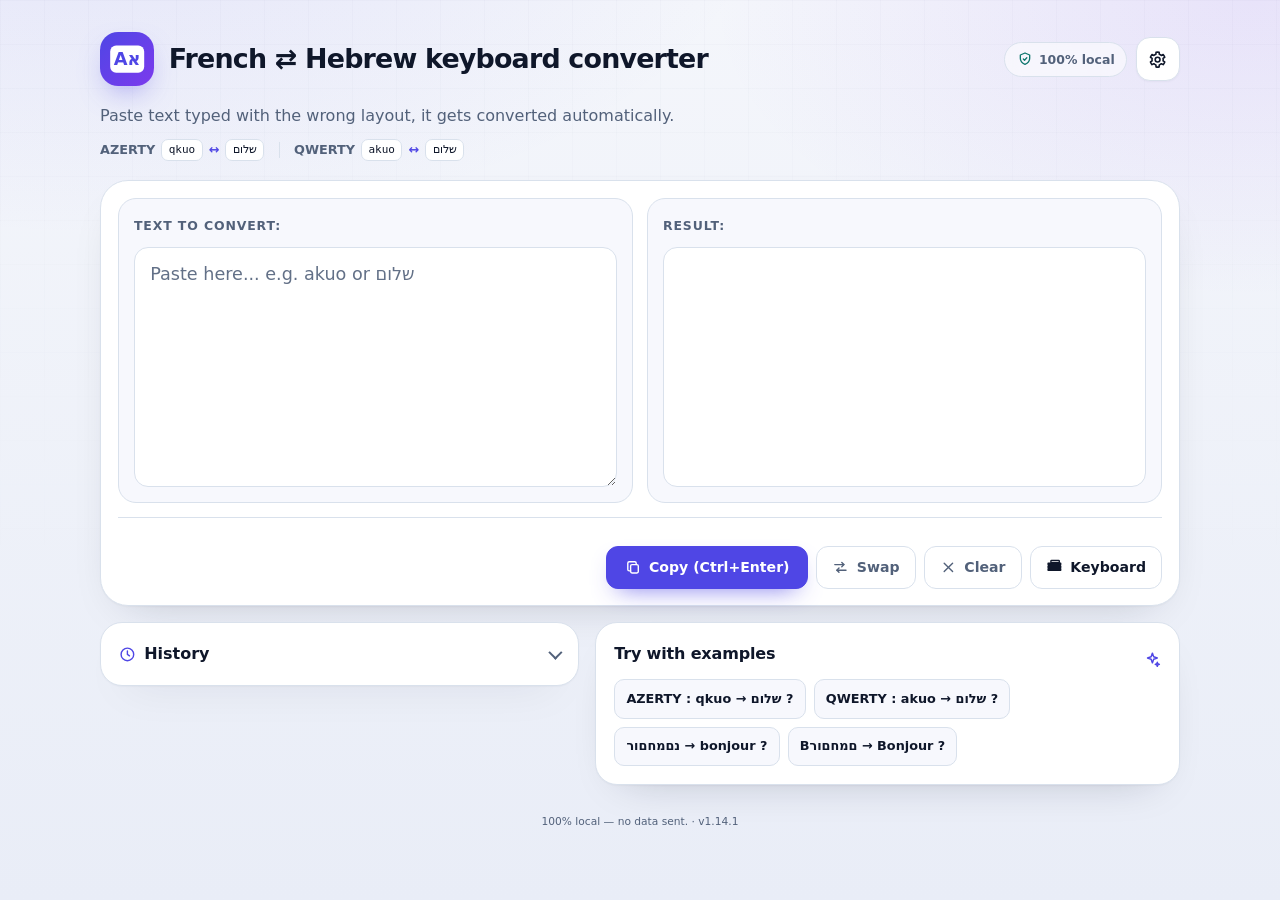
==== convertisseur.html @ 418f9747 "Feat : bouton clavier manuel dans la barre d'outils" ====
<!DOCTYPE html>
<html lang="fr" dir="ltr" data-theme="light" data-fontsize="medium">
<head>
<meta charset="UTF-8">
<meta http-equiv="Content-Security-Policy" content="default-src 'none'; img-src data:; style-src 'unsafe-inline'; script-src 'unsafe-inline'">
<meta name="viewport" content="width=device-width, initial-scale=1.0">
<meta name="description" content="Convertisseur de clavier Français ⇄ Hébreu (AZERTY / QWERTY), 100 % local.">
<meta name="theme-color" content="#f4f6fb">
<link rel="icon" type="image/svg+xml" href="data:image/svg+xml,%3Csvg xmlns=%22http://www.w3.org/2000/svg%22 viewBox=%220 0 64 64%22%3E  %3Cdefs%3E    %3ClinearGradient id=%22ckg%22 x1=%220%22 y1=%220%22 x2=%221%22 y2=%221%22%3E      %3Cstop offset=%220%22 stop-color=%22%234F46E5%22/%3E      %3Cstop offset=%221%22 stop-color=%22%237C3AED%22/%3E    %3C/linearGradient%3E  %3C/defs%3E  %3Crect width=%2264%22 height=%2264%22 rx=%2214%22 fill=%22url(%23ckg)%22/%3E  %3Crect x=%2212%22 y=%2216%22 width=%2240%22 height=%2232%22 rx=%227%22 fill=%22%23FFFFFF%22/%3E  %3Ctext x=%2232%22 y=%2239%22 text-anchor=%22middle%22 font-family=%22system-ui,'Segoe UI',Arial,sans-serif%22 font-size=%2221%22 font-weight=%22bold%22 fill=%22%234F46E5%22%3EAא%3C/text%3E%3C/svg%3E">
<title>Convertisseur Clavier Français ⇄ Hébreu (AZERTY / QWERTY)</title>
<style>
  :root {
    color-scheme: light;
    --bg: #f4f6fb;
    --bg-deep: #e9edf7;
    --card: #ffffff;
    --text: #0f172a;
    --muted: #52617a;
    --border: #d9e1ec;
    --border-strong: #c3cfdf;
    --accent: #4f46e5;
    --accent-hover: #4338ca;
    --accent-soft: rgba(79, 70, 229, .10);
    --accent-softer: rgba(79, 70, 229, .055);
    --out-bg: #f7f8fd;
    --success: #0f766e;
    --shadow: 0 24px 70px rgba(15, 23, 42, .22);
    --card-shadow: 0 1px 2px rgba(15, 23, 42, .04), 0 18px 45px -28px rgba(15, 23, 42, .28);
    --radius: 22px;
    --radius-lg: 28px;
    --radius-sm: 14px;
    --primary-shadow: 0 10px 24px -12px rgba(79, 70, 229, .85);
  }
  html[data-theme="dark"] {
    color-scheme: dark;
    --bg: #080e1a;
    --bg-deep: #0c1424;
    --card: #111a2b;
    --text: #edf2fa;
    --muted: #a3b2c7;
    --border: #263449;
    --border-strong: #35465f;
    --accent: #a5b4fc;
    --accent-hover: #c7d2fe;
    --accent-soft: rgba(165, 180, 252, .14);
    --accent-softer: rgba(165, 180, 252, .07);
    --out-bg: #0d1626;
    --success: #5eead4;
    --shadow: 0 24px 70px rgba(0, 0, 0, .6);
    --card-shadow: 0 1px 2px rgba(0, 0, 0, .35), 0 18px 45px -28px rgba(0, 0, 0, .7);
    --primary-shadow: 0 10px 24px -12px rgba(165, 180, 252, .45);
  }
  * { box-sizing: border-box; }
  html { scroll-behavior: smooth; }
  body { font-family: "Segoe UI Variable", "Segoe UI", system-ui, -apple-system, sans-serif;
    background: radial-gradient(70rem 36rem at 8% -12%, var(--accent-soft), transparent 60%),
      radial-gradient(55rem 30rem at 98% 0%, rgba(124, 58, 237, .10), transparent 62%),
      linear-gradient(180deg, var(--bg) 0%, var(--bg-deep) 100%);
    background-attachment: fixed;
    color: var(--text); margin: 0; min-height: 100vh; line-height: 1.55;
    -webkit-font-smoothing: antialiased; text-rendering: optimizeLegibility; }
  body::before { content: ""; position: fixed; inset: 0; pointer-events: none; z-index: -1;
    background-image: linear-gradient(rgba(100,116,139,.05) 1px, transparent 1px),
      linear-gradient(90deg, rgba(100,116,139,.05) 1px, transparent 1px);
    background-size: 44px 44px;
    mask-image: linear-gradient(180deg, rgba(0,0,0,.55), transparent 65%); }
  :focus-visible { outline: 3px solid var(--accent); outline-offset: 3px; }
  .wrap { max-width: 1120px; margin: 0 auto; padding: 2rem 1.25rem 3.5rem; }
  .top { display: flex; align-items: center; justify-content: space-between; gap: 1rem; margin-bottom: 1.1rem; }
  .brand { display: flex; align-items: center; gap: .9rem; min-width: 0; }
  .brand-mark { display: inline-flex; flex: 0 0 auto; width: 3.4rem; height: 3.4rem; border-radius: 18px; overflow: hidden; box-shadow: 0 12px 30px -12px rgba(79,70,229,.65), 0 0 0 1px rgba(255,255,255,.45) inset; }
  .brand-mark svg { width: 100%; height: 100%; display: block; }
  .brand h1 { font-size: clamp(1.2rem, 2.1vw, 1.7rem); line-height: 1.2; letter-spacing: -.03em; margin: 0; }
  .top-actions { display: flex; align-items: center; gap: .55rem; flex: 0 0 auto; }
  .local-pill { display: inline-flex; align-items: center; gap: .4rem; padding: .42rem .72rem; border: 1px solid var(--border); border-radius: 999px; background: rgba(255,255,255,.55); color: var(--muted); font-size: .78rem; font-weight: 650; backdrop-filter: blur(10px); }
  html[data-theme="dark"] .local-pill { background: rgba(17,26,43,.65); }
  .local-pill .ico { width: 1rem; height: 1rem; color: var(--success); }
  #openSettings { width: 2.75rem; height: 2.75rem; padding: 0; border-radius: 14px; background: var(--card); border-color: var(--border); box-shadow: var(--card-shadow); }
  #openSettings:hover { border-color: var(--accent); color: var(--accent); }
  #openSettings svg { width: 1.2rem; height: 1.2rem; }
  .hero { margin: 0 0 1.2rem; max-width: 72ch; }
  .subtitle { color: var(--muted); margin: 0; font-size: 1rem; }
  .subtitle code, .keyboard-hint code { background: var(--card); border: 1px solid var(--border); border-radius: 7px; padding: .08rem .4rem; color: var(--text); font-family: "Cascadia Code", "Segoe UI", monospace; font-size: .86em; }
  .keyboard-hint { display: flex; flex-wrap: wrap; align-items: center; gap: .45rem .9rem; margin-top: .65rem; color: var(--muted); font-size: .8rem; }
  .keyboard-hint .pair { display: inline-flex; align-items: center; gap: .38rem; }
  .keyboard-hint .arrow { color: var(--accent); font-weight: 800; }
  .keyboard-hint .sep { width: 1px; height: 1rem; background: var(--border); }
  .card { background: var(--card); border: 1px solid var(--border); border-radius: var(--radius); padding: 1.15rem; margin-bottom: 1rem; box-shadow: var(--card-shadow); }
  .workspace { padding: 1.05rem; border-radius: var(--radius-lg); }
  .editor-panes { display: grid; grid-template-columns: repeat(2, minmax(0, 1fr)); gap: .85rem; align-items: stretch; }
  .editor-pane { display: flex; flex-direction: column; min-width: 0; padding: .95rem; background: var(--out-bg); border: 1px solid var(--border); border-radius: 18px; transition: border-color .18s ease, background .18s ease; }
  .editor-pane:focus-within { border-color: var(--border-strong); background: var(--card); }
  .pane-head { display: flex; align-items: center; justify-content: space-between; gap: .75rem; margin-bottom: .55rem; min-height: 1.5rem; }
  .lbl { font-weight: 700; font-size: .78rem; letter-spacing: .07em; text-transform: uppercase; color: var(--muted); }
  #stats { color: var(--muted); font-size: .76rem; white-space: nowrap; background: var(--card); border: 1px solid var(--border); border-radius: 999px; padding: .18rem .5rem; }
  #stats:has(small:empty) { visibility: hidden; }
  textarea { width: 100%; min-height: 240px; padding: .85rem .95rem; resize: vertical; font: inherit; font-size: 1.1rem; color: var(--text); background: var(--card); border: 1.5px solid var(--border); border-radius: var(--radius-sm); transition: border-color .15s ease, box-shadow .15s ease; }
  textarea::placeholder { color: var(--muted); opacity: .9; }
  textarea:focus { border-color: var(--accent); box-shadow: 0 0 0 4px var(--accent-soft); outline: none; }
  html[data-fontsize="small"] textarea, html[data-fontsize="small"] .out { font-size: .95rem; }
  html[data-fontsize="large"] textarea, html[data-fontsize="large"] .out { font-size: 1.35rem; }
  .converter-bar { display: flex; align-items: center; justify-content: space-between; gap: .6rem; margin: .7rem 0 0; flex-wrap: wrap; }
  #detect { margin: 0; color: var(--muted); font-size: .8rem; min-height: 1.2rem; }
  #detect:empty { display: none; }
  .converter-bar:has(#detect:empty):has(.seg[hidden]) { display: none; }
  .seg { display: flex; gap: .25rem; background: var(--card); border: 1px solid var(--border); border-radius: 11px; padding: .2rem; }
  .seg button { font-size: .74rem; font-weight: 700; padding: .3rem .6rem; border: 1px solid transparent; border-radius: 8px; background: transparent; color: var(--muted); }
  .seg button:hover { border-color: transparent; color: var(--text); background: var(--out-bg); }
  .seg button[aria-pressed="true"] { background: var(--accent-soft); color: var(--accent); border-color: transparent; box-shadow: none; }
  #layoutSuggest { align-items: center; margin: .7rem 0 0; padding: .55rem .65rem; background: var(--accent-softer); border: 1px solid var(--border); border-radius: 12px; gap: .45rem; }
  #suggestText { font-size: .8rem; font-weight: 700; color: var(--muted); }
  #suggestPreview { font-size: .82rem; color: var(--muted); display: inline-block; max-width: 100%; overflow: hidden; text-overflow: ellipsis; white-space: nowrap; vertical-align: bottom; }
  #suggestApply { font-size: .78rem; padding: .35rem .65rem; }
  #suggestDismiss { width: 2rem; height: 2rem; padding: 0; border-radius: 9px; }
  .out { background: var(--card); padding: .85rem .95rem; white-space: pre-wrap; word-break: break-word; min-height: 240px; flex: 1; border: 1.5px solid var(--border); border-radius: var(--radius-sm); font-size: 1.12rem; line-height: 1.6; }
  .out[dir="rtl"] { text-align: right; }
  .workspace-actions { display: flex; justify-content: flex-end; margin-top: .85rem; padding-top: .9rem; border-top: 1px solid var(--border); }
  .actions { margin: 0; justify-content: flex-end; }
  .row { display: flex; gap: .5rem; flex-wrap: wrap; margin: .9rem 0 0; align-items: center; }
  button { display: inline-flex; align-items: center; justify-content: center; gap: .48rem; padding: .58rem .95rem; min-height: 2.45rem; cursor: pointer; font: inherit; font-size: .88rem; font-weight: 650; border-radius: 12px; border: 1px solid var(--border); background: var(--card); color: var(--text); transition: background .15s ease, border-color .15s ease, color .15s ease, transform .05s ease, box-shadow .15s ease; }
  button:hover { border-color: var(--border-strong); background: var(--out-bg); }
  button:active { transform: translateY(1px); }
  button.primary { background: var(--accent); border-color: var(--accent); color: #fff; box-shadow: var(--primary-shadow); }
  button.primary:hover { background: var(--accent-hover); border-color: var(--accent-hover); }
  button.ghost { background: transparent; border-color: transparent; color: var(--muted); box-shadow: none; }
  button.ghost:hover { background: var(--out-bg); color: var(--text); }
  html[data-theme="dark"] button.primary { color: #101725; }
  button .ico { width: 1.05rem; height: 1.05rem; flex: 0 0 auto; }
  #copy { padding-inline: 1.1rem; }
  #swap, #clear { color: var(--muted); }
  #swap:hover, #clear:hover { color: var(--text); }
  input[type="radio"], input[type="checkbox"] { accent-color: var(--accent); width: 1.05rem; height: 1.05rem; }
  .chips { margin-top: .15rem; }
  .chips button { font-size: .8rem; font-weight: 550; padding: .45rem .7rem; background: var(--out-bg); border-radius: 10px; }
  .chips button.primary { background: var(--accent); border-color: var(--accent); color: #fff; }
  .chips button.primary:hover { background: var(--accent-hover); border-color: var(--accent-hover); }
  .bottom-grid { display: grid; grid-template-columns: minmax(0, .9fr) minmax(0, 1.1fr); gap: 1rem; align-items: start; }
  .bottom-grid .card { margin-bottom: 0; }
  .card h2 { margin: 0 0 .65rem; font-size: 1rem; letter-spacing: -.01em; }
  .section-head { display: flex; align-items: center; justify-content: space-between; gap: .5rem; }
  .section-head .ico { color: var(--accent); width: 1.05rem; height: 1.05rem; }
  details summary { display: flex; align-items: center; justify-content: space-between; gap: .75rem; cursor: pointer; font-weight: 700; list-style: none; }
  .summary-label { display: inline-flex; align-items: center; gap: .5rem; }
  .summary-label .ico { color: var(--accent); }
  details summary::-webkit-details-marker { display: none; }
  details summary::after { content: ""; width: .5rem; height: .5rem; flex: 0 0 auto; border-right: 2px solid var(--muted); border-bottom: 2px solid var(--muted); transform: rotate(45deg) translateY(-2px); transition: transform .2s ease; }
  details[open] summary::after { transform: rotate(225deg) translate(-2px, -2px); }
  details[open] summary { margin-bottom: .65rem; }
  #historyEmpty { color: var(--muted); font-size: .84rem; }
  .hist { display: block; width: 100%; text-align: start; margin-bottom: .4rem; font-weight: 400; background: var(--out-bg); border-radius: 10px; padding: .55rem .65rem; min-height: 0; }
  .hist:hover { background: var(--accent-softer); }
  .hist-dir { font-size: .72rem; font-weight: 800; color: var(--accent); letter-spacing: .03em; }
  .hist-time { font-size: .72rem; color: var(--muted); margin-inline-start: .5rem; }
  .hist-io { display: block; white-space: nowrap; overflow: hidden; text-overflow: ellipsis; font-size: .84rem; }
  .foot { text-align: center; color: var(--muted); font-size: .8rem; margin-top: 1.6rem; }
  .ico { width: 1.05em; height: 1.05em; fill: none; stroke: currentColor; stroke-width: 2; stroke-linecap: round; stroke-linejoin: round; }
  .flag { width: 1.2em; height: 1.2em; border-radius: 50%; vertical-align: -0.22em; margin-inline-end: .3rem; box-shadow: 0 0 0 1px var(--border); }
  [hidden] { display: none !important; }
  fieldset:disabled { opacity: .45; }
  fieldset:disabled input { cursor: not-allowed; }
  /* Settings panel */
  #settingsOverlay { position: fixed; inset: 0; background: rgba(8, 15, 30, .42); backdrop-filter: blur(4px); display: none; z-index: 40; }
  #settingsOverlay.open { display: block; }
  #settingsPanel { position: fixed; top: 0; bottom: 0; inset-inline-end: 0; width: min(430px, 94vw); background: var(--card); color: var(--text); border-inline-start: 1px solid var(--border); border-radius: 24px 0 0 24px; box-shadow: var(--shadow); z-index: 41; transform: translateX(105%); visibility: hidden; transition: transform .24s cubic-bezier(.2,.8,.2,1), visibility 0s linear .24s; display: flex; flex-direction: column; overflow: hidden; }
  html[dir="rtl"] #settingsPanel { transform: translateX(-105%); border-radius: 0 24px 24px 0; }
  #settingsPanel.open,
  html[dir="rtl"] #settingsPanel.open { transform: translateX(0); visibility: visible; transition: transform .24s cubic-bezier(.2,.8,.2,1); }
  .panel-head { display: flex; align-items: center; justify-content: space-between; padding: 1.15rem 1.2rem; border-bottom: 1px solid var(--border); background: var(--card); }
  .panel-head h2 { margin: 0; font-size: 1.15rem; letter-spacing: -.02em; }
  #closeSettings { padding: .4rem .7rem; font-size: .82rem; }
  .panel-body { padding: 1rem 1.15rem 1.4rem; overflow-y: auto; background: var(--bg); }
  .panel-body fieldset { border: 1px solid var(--border); border-radius: 14px; padding: .85rem .8rem .8rem; margin: 0 0 .8rem; min-width: 0; background: var(--card); }
  .panel-body legend { margin-bottom: .55rem; font-size: .72rem; font-weight: 800; color: var(--muted); text-transform: uppercase; letter-spacing: .07em; padding: 0 .35rem; margin-inline-start: .2rem; }
  .sec-ico { display: inline-flex; vertical-align: -2px; margin-inline-end: .25rem; color: var(--accent); }
  .radio-col { display: flex; flex-direction: column; gap: .28rem; }
  .radio-col label { display: flex; align-items: center; gap: .55rem; padding: .48rem .55rem; border: 1px solid transparent; border-radius: 10px; cursor: pointer; font-size: .9rem; transition: background .15s ease, border-color .15s ease; }
  .radio-col label:hover { background: var(--out-bg); }
  .radio-col label:has(input:checked) { background: var(--accent-softer); border-color: var(--border); }
  .radio-col input[type="radio"] { appearance: none; -webkit-appearance: none; width: 1.05rem; height: 1.05rem; flex: 0 0 auto; border: 2px solid var(--border-strong); border-radius: 50%; display: grid; place-content: center; margin: 0; transition: border-color .15s ease; }
  .radio-col input[type="radio"]::before { content: ""; width: .48rem; height: .48rem; border-radius: 50%; background: var(--accent); transform: scale(0); transition: transform .15s ease; }
  .radio-col input[type="radio"]:checked { border-color: var(--accent); }
  .radio-col input[type="radio"]:checked::before { transform: scale(1); }
  .check { display: flex; align-items: center; gap: .7rem; margin: .3rem 0; padding: .35rem .1rem; cursor: pointer; font-size: .9rem; }
  .check input[type="checkbox"] { appearance: none; -webkit-appearance: none; position: relative; width: 2.35rem; height: 1.3rem; flex: 0 0 auto; margin: 0; border: 1px solid var(--border-strong); border-radius: 999px; background: var(--out-bg); transition: background .18s ease, border-color .18s ease; cursor: pointer; }
  .check input[type="checkbox"]::after { content: ""; position: absolute; top: 2px; left: 2px; width: calc(1.3rem - 6px); height: calc(1.3rem - 6px); border-radius: 50%; background: #fff; box-shadow: 0 1px 3px rgba(15,23,42,.25); transition: transform .18s ease; }
  .check input[type="checkbox"]:checked { background: var(--accent); border-color: var(--accent); }
  .check input[type="checkbox"]:checked::after { transform: translateX(1.04rem); }
  .panel-foot { padding: .9rem 1.15rem; border-top: 1px solid var(--border); display: flex; gap: .5rem; justify-content: flex-end; background: var(--card); }
  @media (max-width: 820px) {
    .editor-panes { grid-template-columns: 1fr; }
    .bottom-grid { grid-template-columns: 1fr; }
    .editor-pane { padding: .8rem; }
    textarea, .out { min-height: 190px; }
  }
  @media (max-width: 560px) {
    .wrap { padding: 1.25rem .8rem 2.5rem; }
    .brand-mark { width: 2.8rem; height: 2.8rem; border-radius: 15px; }
    .brand h1 { font-size: 1.12rem; }
    .local-pill { padding: .35rem .55rem; }
    .local-pill span { display: none; }
    #openSettings { width: 2.5rem; height: 2.5rem; }
    .workspace { padding: .7rem; border-radius: 20px; }
    .editor-pane { border-radius: 15px; }
    .card { padding: .95rem; border-radius: 18px; }
    .workspace-actions { justify-content: stretch; }
    .actions { display: grid; grid-template-columns: 1fr 1fr; width: 100%; }
    #copy { grid-column: 1 / -1; }
    .converter-bar { flex-wrap: wrap; }
    #detect { white-space: normal; }
    .seg { flex-wrap: wrap; max-width: 100%; }
    .keyboard-hint .sep { display: none; }
    #settingsPanel { width: 100vw; border-radius: 0; }
    html[dir="rtl"] #settingsPanel { border-radius: 0; }
  }
  @media (prefers-reduced-motion: reduce) {
    *, *::before, *::after { transition: none !important; animation: none !important; scroll-behavior: auto !important; }
  }
</style>
</head>
<body>
<noscript><div class="wrap"><p class="card">JavaScript est requis / JavaScript is required / נדרש JavaScript.</p></div></noscript>
<main class="wrap">
  <header class="top">
    <div class="brand">
      <span class="brand-mark" aria-hidden="true"><svg xmlns="http://www.w3.org/2000/svg" viewBox="0 0 64 64" aria-hidden="true"><defs><linearGradient id="ckg" x1="0" y1="0" x2="1" y2="1"><stop offset="0" stop-color="#4F46E5"/><stop offset="1" stop-color="#7C3AED"/></linearGradient></defs><rect width="64" height="64" rx="14" fill="url(#ckg)"/><rect x="12" y="16" width="40" height="32" rx="7" fill="#FFFFFF"/><text x="32" y="39" text-anchor="middle" font-family="system-ui,'Segoe UI',Arial,sans-serif" font-size="21" font-weight="bold" fill="#4F46E5">Aא</text></svg></span>
      <h1 data-i18n="title">Convertisseur clavier Français ⇄ Hébreu</h1>
    </div>
    <div class="top-actions">
      <span class="local-pill" role="note" data-i18n-aria="localOnly" aria-label="100 % local"><svg class="ico" viewBox="0 0 24 24" aria-hidden="true"><path d="M12 3l7 3v5c0 4.5-2.9 7.6-7 9-4.1-1.4-7-4.5-7-9V6l7-3z"/><path d="M9.5 12l1.8 1.8 3.4-3.6"/></svg><span data-i18n="localOnly">100 % local</span></span>
      <button id="openSettings" aria-haspopup="dialog" aria-controls="settingsPanel" aria-expanded="false" data-i18n-aria="settings" aria-label="Réglages"><svg class="ico" viewBox="0 0 24 24" aria-hidden="true"><circle cx="12" cy="12" r="3"/><path d="M9.91 5.32 L10.05 2.81 A9.40 9.40 0 0 1 13.95 2.81 L14.09 5.32 A7.00 7.00 0 0 1 16.74 6.85 L18.99 5.71 A9.40 9.40 0 0 1 20.94 9.10 L18.83 10.47 A7.00 7.00 0 0 1 18.83 13.53 L20.94 14.90 A9.40 9.40 0 0 1 18.99 18.29 L16.74 17.15 A7.00 7.00 0 0 1 14.09 18.68 L13.95 21.19 A9.40 9.40 0 0 1 10.05 21.19 L9.91 18.68 A7.00 7.00 0 0 1 7.26 17.15 L5.01 18.29 A9.40 9.40 0 0 1 3.06 14.90 L5.17 13.53 A7.00 7.00 0 0 1 5.17 10.47 L3.06 9.10 A9.40 9.40 0 0 1 5.01 5.71 L7.26 6.85 A7.00 7.00 0 0 1 9.91 5.32Z"/></svg></button>
    </div>
  </header>

  <section class="hero">
    <p class="subtitle"><span data-i18n="subtitle">Collez un texte tapé avec le mauvais clavier, il est converti automatiquement.</span></p>
    <div class="keyboard-hint" dir="ltr">
      <span class="pair"><b>AZERTY</b> <code>qkuo</code> <span class="arrow" aria-hidden="true">↔</span> <code>שלום</code></span>
      <span class="sep" aria-hidden="true"></span>
      <span class="pair"><b>QWERTY</b> <code>akuo</code> <span class="arrow" aria-hidden="true">↔</span> <code>שלום</code></span>
    </div>
  </section>

  <section class="card workspace">
    <div class="editor-panes">
      <div class="editor-pane">
        <div class="pane-head">
          <label class="lbl" for="input" data-i18n="inputLabel">Texte à convertir :</label>
          <span id="stats"><small></small></span>
        </div>
        <textarea id="input" dir="auto" data-i18n-ph="placeholder" placeholder="Collez ici... ex: qkuo  ou  נםמחםור"></textarea>
        <div class="converter-bar">
          <p id="detect" dir="auto" aria-live="polite"></p>
          <div class="seg" id="latinSeg" dir="ltr" hidden>
            <button data-latindir="toAz" aria-pressed="true">QWERTY → AZERTY</button>
            <button data-latindir="toQw" aria-pressed="false">AZERTY → QWERTY</button>
          </div>
        </div>
        <div id="layoutSuggest" class="row chips" hidden>
          <span role="status"><span id="suggestText"></span> <bdi id="suggestPreview"></bdi></span>
          <button id="suggestApply" class="primary" data-i18n="suggestApply" aria-keyshortcuts="ArrowDown">Afficher cette lecture (↓)</button>
          <button id="suggestDismiss" class="ghost" data-i18n-aria="suggestDismiss" aria-label="Ignorer pour ce texte">✕</button>
        </div>
      </div>
      <div class="editor-pane">
        <div class="pane-head">
          <span class="lbl" data-i18n="resultLabel">Résultat :</span>
        </div>
        <div id="output" class="out" dir="auto"></div>
      </div>
    </div>
    <div class="workspace-actions">
      <div class="row actions">
        <button id="copy" class="primary" aria-keyshortcuts="Control+Enter Meta+Enter"><svg class="ico" viewBox="0 0 24 24" aria-hidden="true"><rect x="8" y="8" width="11" height="12" rx="2"/><path d="M16 8V6a2 2 0 0 0-2-2H6a2 2 0 0 0-2 2v9a2 2 0 0 0 2 2h2"/></svg><span data-i18n="copy">Copier (Ctrl+Entrée)</span></button>
        <button id="swap" data-i18n-title="swapTitle" title="Échanger entrée/sortie"><svg class="ico" viewBox="0 0 24 24" aria-hidden="true"><path d="M4 8h13"/><path d="M14 5l3 3-3 3"/><path d="M20 16H7"/><path d="M10 13l-3 3 3 3"/></svg><span data-i18n="swap">Inverser</span></button>
        <button id="clear" data-i18n-title="clearTitle" title="Tout effacer"><svg class="ico" viewBox="0 0 24 24" aria-hidden="true"><path d="M6 6l12 12M18 6L6 18"/></svg><span data-i18n="clear">Effacer</span></button>
        <button id="layoutBtn" data-i18n-title="layoutSwitchTitle" title="Changer le clavier physique"><svg class="ico" viewBox="0 0 24 24" aria-hidden="true"><path d="M3 6h18v2H3zM3 10h18v2H3zM3 14h18v2H3z"/><path d="M7 3a1 1 0 0 1 1-1h10a1 1 0 0 1 1 1v2H7z"/></svg><span data-i18n="layoutSwitch">Clavier</span></button>
      </div>
    </div>
  </section>

  <div class="bottom-grid">
    <section class="card">
      <details id="historyBox">
        <summary><span class="summary-label"><svg class="ico" viewBox="0 0 24 24" aria-hidden="true"><circle cx="12" cy="12" r="9"/><path d="M12 7v5l3 2"/></svg><span data-i18n="history">Historique</span></span></summary>
        <p id="historyEmpty" data-i18n="historyEmpty">Aucun élément — copiez un résultat pour le mémoriser (stockage local uniquement).</p>
        <div id="historyList"></div>
        <div class="row"><button id="historyClear" data-i18n="historyClear">Tout effacer</button></div>
      </details>
    </section>

    <section class="card">
      <div class="section-head">
        <h2 data-i18n="examples">Exemples pour tester</h2>
        <svg class="ico" viewBox="0 0 24 24" aria-hidden="true"><path d="M12 3l1.8 5.2L19 10l-5.2 1.8L12 17l-1.8-5.2L5 10l5.2-1.8L12 3z"/><path d="M19 16l.8 2.2L22 19l-2.2.8L19 22l-.8-2.2L16 19l2.2-.8L19 16z"/></svg>
      </div>
      <div class="row chips" dir="ltr" id="heExamples">
        <button data-ex="qkuo" data-mode="hebrew" data-layout="azerty">AZERTY : qkuo → שלום ?</button>
        <button data-ex="akuo" data-mode="hebrew" data-layout="qwerty">QWERTY : akuo → שלום ?</button>
        <button data-ex="נםמחםור" data-mode="hebrew">נםמחםור → bonjour ?</button>
        <button data-ex="Bםמחםור" data-mode="hebrew" data-layout="azerty">Bםמחםור → Bonjour ?</button>
      </div>
      <div class="row chips" dir="ltr" id="latinExamples" hidden>
        <button data-ex="qwerty" data-mode="latin" data-latindir="toAz">qwerty → azerty ?</button>
        <button data-ex="azerty" data-mode="latin" data-latindir="toQw">azerty → qwerty ?</button>
      </div>
    </section>
  </div>

  <footer class="foot"><small data-i18n="footNote">100 % local — aucune donnée envoyée.</small></footer>
</main>

<div id="settingsOverlay"></div>
<aside id="settingsPanel" role="dialog" aria-modal="true" aria-labelledby="settingsTitle" inert>
  <div class="panel-head">
    <h2 id="settingsTitle" data-i18n="settingsTitle">Réglages</h2>
    <button id="closeSettings" class="ghost" data-i18n="close">Fermer</button>
  </div>
  <div class="panel-body">
    <fieldset>
      <legend><span class="sec-ico" aria-hidden="true"><svg class="ico" viewBox="0 0 24 24" aria-hidden="true"><polyline points="16 3 21 3 21 8"/><line x1="4" y1="20" x2="21" y2="3"/><polyline points="21 16 21 21 16 21"/><line x1="15" y1="15" x2="21" y2="21"/><line x1="4" y1="4" x2="9" y2="9"/></svg></span> <span data-i18n="secMode">Mode de conversion</span></legend>
      <div class="radio-col" id="modeGroup">
        <label><input type="radio" name="mode" value="hebrew"> <span data-i18n="modeHebrew">Français ⇄ Hébreu</span></label>
        <label><input type="radio" name="mode" value="latin"> <span data-i18n="modeLatin">QWERTY ⇄ AZERTY</span></label>
      </div>
    </fieldset>
    <fieldset>
      <legend><span class="sec-ico" aria-hidden="true"><svg class="ico" viewBox="0 0 24 24" aria-hidden="true"><circle cx="12" cy="12" r="10"/><line x1="2" y1="12" x2="22" y2="12"/><path d="M12 2a15.3 15.3 0 0 1 4 10 15.3 15.3 0 0 1-4 10 15.3 15.3 0 0 1-4-10 15.3 15.3 0 0 1 4-10z"/></svg></span> <span data-i18n="secLang">Langue d'interface</span></legend>
      <div class="radio-col" id="langGroup">
        <label><input type="radio" name="lang" value="auto"> <span data-i18n="langAuto">Automatique (navigateur)</span></label>
        <label><input type="radio" name="lang" value="fr"> <svg class="flag" viewBox="0 0 18 18" aria-hidden="true"><clipPath id="fFR"><circle cx="9" cy="9" r="9"/></clipPath><g clip-path="url(#fFR)"><rect width="6" height="18" fill="#0055A4"/><rect x="6" width="6" height="18" fill="#FFFFFF"/><rect x="12" width="6" height="18" fill="#EF4135"/></g></svg>Français</label>
        <label><input type="radio" name="lang" value="en"> <svg class="flag" viewBox="0 0 18 18" aria-hidden="true"><clipPath id="fGB"><circle cx="9" cy="9" r="9"/></clipPath><g clip-path="url(#fGB)"><rect width="18" height="18" fill="#012169"/><path d="M0 0L18 18M18 0L0 18" stroke="#FFFFFF" stroke-width="3.5" fill="none"/><path d="M0 0L18 18M18 0L0 18" stroke="#C8102E" stroke-width="1.2" fill="none"/><path d="M9 0V18M0 9H18" stroke="#FFFFFF" stroke-width="5.5" fill="none"/><path d="M9 0V18M0 9H18" stroke="#C8102E" stroke-width="3" fill="none"/></g></svg>English</label>
        <label><input type="radio" name="lang" value="he"> <svg class="flag" viewBox="0 0 18 18" aria-hidden="true"><clipPath id="fIL"><circle cx="9" cy="9" r="9"/></clipPath><g clip-path="url(#fIL)"><rect width="18" height="18" fill="#FFFFFF"/><rect y="2.2" width="18" height="2.6" fill="#0038B8"/><rect y="13.2" width="18" height="2.6" fill="#0038B8"/><path d="M9 5.6 L11.9 10.7 L6.1 10.7 Z M9 12.4 L11.9 7.3 L6.1 7.3 Z" stroke="#0038B8" stroke-width="1.1" fill="none"/></g></svg>עברית</label>
      </div>
    </fieldset>
    <fieldset>
      <legend><span class="sec-ico" aria-hidden="true"><svg class="ico" viewBox="0 0 24 24" aria-hidden="true"><rect x="2" y="6" width="20" height="12" rx="2"/><circle cx="7" cy="10.2" r="1" fill="currentColor" stroke="none"/><circle cx="12" cy="10.2" r="1" fill="currentColor" stroke="none"/><circle cx="17" cy="10.2" r="1" fill="currentColor" stroke="none"/><line x1="8.5" y1="14.5" x2="15.5" y2="14.5"/></svg></span> <span data-i18n="secKeyboard">Clavier physique</span></legend>
      <div class="radio-col" id="layoutGroup">
        <label><input type="radio" name="layout" value="azerty"> <span data-i18n="layoutAzerty">AZERTY (français)</span></label>
        <label><input type="radio" name="layout" value="qwerty"> <span data-i18n="layoutQwerty">QWERTY (anglais)</span></label>
      </div>
    </fieldset>
    <fieldset>
      <legend><span class="sec-ico" aria-hidden="true"><svg class="ico" viewBox="0 0 24 24" aria-hidden="true"><line x1="4" y1="8" x2="20" y2="8"/><polyline points="16 4 20 8 16 12"/><line x1="20" y1="16" x2="4" y2="16"/><polyline points="8 12 4 16 8 20"/></svg></span> <span data-i18n="secDirection">Sens de conversion par défaut</span></legend>
      <div class="radio-col" id="dirGroup">
        <label><input type="radio" name="direction" value="auto"> <span data-i18n="dirAuto">Auto-détection</span></label>
        <label><input type="radio" name="direction" value="toHe"> <span data-i18n="dirToHe">Toujours Français → Hébreu</span></label>
        <label><input type="radio" name="direction" value="toFr"> <span data-i18n="dirToFr">Toujours Hébreu → Français</span></label>
      </div>
    </fieldset>
    <fieldset>
      <legend><span class="sec-ico" aria-hidden="true"><svg class="ico" viewBox="0 0 24 24" aria-hidden="true"><circle cx="12" cy="12" r="9"/><path d="M12 3a9 9 0 0 1 0 18z" fill="currentColor" stroke="none"/></svg></span> <span data-i18n="secTheme">Thème</span></legend>
      <div class="radio-col" id="themeGroup">
        <label><input type="radio" name="theme" value="light"> <span data-i18n="themeLight">Clair</span></label>
        <label><input type="radio" name="theme" value="dark"> <span data-i18n="themeDark">Sombre</span></label>
        <label><input type="radio" name="theme" value="auto"> <span data-i18n="themeAuto">Automatique (système)</span></label>
      </div>
    </fieldset>
    <fieldset>
      <legend><span class="sec-ico" aria-hidden="true"><svg class="ico" viewBox="0 0 24 24" aria-hidden="true"><text x="2.5" y="17" font-size="13" font-weight="bold" fill="currentColor" stroke="none" font-family="system-ui,sans-serif">A</text><text x="15" y="17" font-size="9" font-weight="bold" fill="currentColor" stroke="none" font-family="system-ui,sans-serif">A</text></svg></span> <span data-i18n="secFont">Taille du texte</span></legend>
      <div class="radio-col" id="fontGroup">
        <label><input type="radio" name="fontsize" value="small"> <span data-i18n="fontSmall">Petit</span></label>
        <label><input type="radio" name="fontsize" value="medium"> <span data-i18n="fontMedium">Moyen</span></label>
        <label><input type="radio" name="fontsize" value="large"> <span data-i18n="fontLarge">Grand</span></label>
      </div>
    </fieldset>
    <fieldset>
      <legend><span class="sec-ico" aria-hidden="true"><svg class="ico" viewBox="0 0 24 24" aria-hidden="true"><line x1="3" y1="6" x2="21" y2="6"/><line x1="3" y1="12" x2="21" y2="12"/><line x1="3" y1="18" x2="21" y2="18"/><circle cx="9" cy="6" r="2.3" style="fill:var(--card)"/><circle cx="15" cy="12" r="2.3" style="fill:var(--card)"/><circle cx="7" cy="18" r="2.3" style="fill:var(--card)"/></svg></span> <span data-i18n="secBehavior">Comportement</span></legend>
      <label class="check"><input type="checkbox" id="optLive"> <span data-i18n="liveConvert">Conversion en direct pendant la frappe</span></label>
      <label class="check"><input type="checkbox" id="optAutocopy"> <span data-i18n="autocopy">Copie auto du résultat</span></label>
      <label class="check"><input type="checkbox" id="optRemember"> <span data-i18n="remember">Mémoriser le texte saisi</span></label>
      <label class="check"><input type="checkbox" id="optHistory"> <span data-i18n="keepHistory">Conserver l'historique des conversions</span></label>
    </fieldset>
  </div>
  <div class="panel-foot">
    <button id="resetSettings" data-i18n="reset">Réinitialiser</button>
    <button id="doneSettings" class="primary" data-i18n="close">Fermer</button>
  </div>
</aside>

<script>
// --- Mapping (inchangé) : même touche physique latin <-> hébreu standard ---
const FR_TO_HE = {
  'a': '/', 'A': '/', 'z': "'", 'Z': "'", 'e': 'ק', 'E': 'ק',
  'r': 'ר', 'R': 'ר', 't': 'א', 'T': 'א', 'y': 'ט', 'Y': 'ט',
  'u': 'ו', 'U': 'ו', 'i': 'ן', 'I': 'ן', 'o': 'ם', 'O': 'ם',
  'p': 'פ', 'P': 'פ', '^': ']', '¨': '}', '$': '[', '£': '{', '¤': '{',
  'q': 'ש', 'Q': 'ש', 's': 'ד', 'S': 'ד', 'd': 'ג', 'D': 'ג',
  'f': 'כ', 'F': 'כ', 'g': 'ע', 'G': 'ע', 'h': 'י', 'H': 'י',
  'j': 'ח', 'J': 'ח', 'k': 'ל', 'K': 'ל', 'l': 'ך', 'L': 'ך',
  'm': 'ף', 'M': 'ף', 'ù': ',', 'Ù': ',', '%': '"',
  '*': '\\', 'w': 'ז', 'W': 'ז', 'x': 'ס', 'X': 'ס',
  'c': 'ב', 'C': 'ב', 'v': 'ה', 'V': 'ה', 'b': 'נ', 'B': 'נ',
  'n': 'מ', 'N': 'מ', ',': 'צ', '?': 'צ', ';': 'ת', '.': 'ת',
  ':': 'ץ', '/': 'ץ', '!': '.', '§': '.', '²': ';',
  '&': '1', '1': '1', 'é': '2', '2': '2', '~': '2',
  '"': '3', '3': '3', '#': '3', "'": '4', '4': '4', '{': '4',
  '(': '5', '5': '5', '[': '5', '-': '6', '6': '6', '|': '6',
  'è': '7', '7': '7', '`': '7', '_': '8', '8': '8', '\\': '8',
  'ç': '9', '9': '9', 'à': '0', '0': '0', '@': '0',
  ')': '-', '°': '_', ']': '-', '=': '=', '+': '+', '}': '=',
};
const HE_TO_FR = {
  '/': 'a', "'": 'z', 'ק': 'e', 'ר': 'r', 'א': 't', 'ט': 'y',
  'ו': 'u', 'ן': 'i', 'ם': 'o', 'פ': 'p', ']': '^', '[': '$',
  'ש': 'q', 'ד': 's', 'ג': 'd', 'כ': 'f', 'ע': 'g', 'י': 'h', 'ח': 'j',
  'ל': 'k', 'ך': 'l', 'ף': 'm', ',': 'ù',
  'ז': 'w', 'ס': 'x', 'ב': 'c', 'ה': 'v', 'נ': 'b', 'מ': 'n',
  'צ': ',', 'ת': ';', 'ץ': ':', '.': '!', ';': '²',
  '1': '&', '2': 'é', '3': '"', '4': "'", '5': '(', '6': '-',
  '7': 'è', '8': '_', '9': 'ç', '0': 'à', '-': ')', '=': '=',
  'Q': 'A', 'W': 'Z', 'E': 'E', 'R': 'R', 'T': 'T', 'Y': 'Y', 'U': 'U',
  'I': 'I', 'O': 'O', 'P': 'P', 'A': 'Q', 'S': 'S', 'D': 'D', 'F': 'F',
  'G': 'G', 'H': 'H', 'J': 'J', 'K': 'K', 'L': 'L', 'Z': 'W', 'X': 'X',
  'C': 'C', 'V': 'V', 'B': 'B', 'N': 'N', 'M': ',',
  ':': 'M', '"': '%', ')': 'ç', '(': 'à',
};
const EN_TO_HE = {
  'q': '/', 'Q': '/', 'w': "'", 'W': "'",
  'e': 'ק', 'E': 'ק', 'r': 'ר', 'R': 'ר', 't': 'א', 'T': 'א',
  'y': 'ט', 'Y': 'ט', 'u': 'ו', 'U': 'ו', 'i': 'ן', 'I': 'ן',
  'o': 'ם', 'O': 'ם', 'p': 'פ', 'P': 'פ', '[': ']', '{': '}',
  ']': '[', '}': '{', '\\': '\\', '|': '|',
  'a': 'ש', 'A': 'ש', 's': 'ד', 'S': 'ד', 'd': 'ג', 'D': 'ג',
  'f': 'כ', 'F': 'כ', 'g': 'ע', 'G': 'ע', 'h': 'י', 'H': 'י',
  'j': 'ח', 'J': 'ח', 'k': 'ל', 'K': 'ל', 'l': 'ך', 'L': 'ך',
  ';': 'ף', ':': 'ף', "'": ',', '"': '"',
  'z': 'ז', 'Z': 'ז', 'x': 'ס', 'X': 'ס', 'c': 'ב', 'C': 'ב',
  'v': 'ה', 'V': 'ה', 'b': 'נ', 'B': 'נ', 'n': 'מ', 'N': 'מ',
  'm': 'צ', 'M': 'צ', ',': 'ת', '<': '>', '.': 'ץ', '>': '<',
  '/': '.', '?': '.', '`': ';', '~': ';',
  '1': '1', '!': '!', '2': '2', '@': '@', '3': '3', '#': '#',
  '4': '4', '$': '$', '5': '5', '%': '%', '6': '6', '^': '^',
  '7': '7', '&': '&', '8': '8', '*': '*', '9': '9', '(': ')',
  '0': '0', ')': '(', '-': '-', '_': '_', '=': '=', '+': '+',
};
const HE_TO_EN = {
  '/': 'q', "'": 'w', 'ק': 'e', 'ר': 'r', 'א': 't', 'ט': 'y',
  'ו': 'u', 'ן': 'i', 'ם': 'o', 'פ': 'p', ']': '[', '[': ']',
  '}': '{', '{': '}', 'ש': 'a', 'ד': 's', 'ג': 'd', 'כ': 'f',
  'ע': 'g', 'י': 'h', 'ח': 'j', 'ל': 'k', 'ך': 'l', 'ף': ';', ',': "'", '"': '"',
  'ז': 'z', 'ס': 'x', 'ב': 'c', 'ה': 'v', 'נ': 'b', 'מ': 'n',
  'צ': 'm', 'ת': ',', 'ץ': '.', '.': '/', ';': '`',
  ')': '(', '(': ')', '>': '<', '<': '>',
};
const QW_TO_AZ = {
  'q': 'a', 'Q': 'A', 'w': 'z', 'W': 'Z',
  'a': 'q', 'A': 'Q', 'z': 'w', 'Z': 'W',
  'm': ',', 'M': '?',
  ';': 'm', ':': 'M', "'": 'ù', '"': '%',
  ',': ';', '<': '.', '.': ':', '>': '/',
  '/': '!', '?': '§', '[': '^', '{': '¨',
  ']': '$', '}': '£', '\\': '*', '|': 'μ', '`': '²',
  '1': '&', '2': 'é', '3': '"', '4': "'", '5': '(',
  '6': '-', '7': 'è', '8': '_', '9': 'ç', '0': 'à',
  '-': ')', '!': '1', '@': '2', '#': '3', '$': '4',
  '%': '5', '^': '6', '&': '7', '*': '8', '(': '9',
  ')': '0', '_': '°',
};
const AZ_TO_QW = {
  'a': 'q', 'A': 'Q', 'z': 'w', 'Z': 'W',
  'q': 'a', 'Q': 'A', 'w': 'z', 'W': 'Z',
  ',': 'm', '?': 'M',
  'm': ';', 'M': ':', 'ù': "'", '%': '"',
  ';': ',', '.': '<', ':': '.', '/': '>',
  '!': '/', '§': '?', '^': '[', '¨': '{',
  '$': ']', '£': '}', '*': '\\', 'μ': '|', '²': '`',
  '&': '1', 'é': '2', '"': '3', "'": '4', '(': '5',
  '-': '6', 'è': '7', '_': '8', 'ç': '9', 'à': '0',
  ')': '-', '1': '!', '2': '@', '3': '#', '4': '$',
  '5': '%', '6': '^', '7': '&', '8': '*', '9': '(',
  '0': ')', '°': '_',
};

// Capitales isolées : seules Q/A/W/Z changent de touche AZERTY/QWERTY.
// Le reste (dont M, chiffres, ponctuation) est préservé tel quel.
const CAPS_SWAP = { Q: 'A', A: 'Q', W: 'Z', Z: 'W' };
const MAPS = {
  azerty: { toHe: FR_TO_HE, toFr: HE_TO_FR, label: 'AZERTY', capsSwap: CAPS_SWAP },
  qwerty: { toHe: EN_TO_HE, toFr: HE_TO_EN, label: 'QWERTY', capsSwap: null },
};

// --- i18n ---
const APP_VERSION = '1.14.1';
const I18N = {
  fr: { title: 'Convertisseur clavier {la} ⇄ {he}', settings: 'Réglages',
    docTitle: 'Convertisseur Clavier {la} ⇄ {he} (AZERTY / QWERTY)',
    docDesc: 'Convertisseur de clavier {la} ⇄ {he} (AZERTY / QWERTY), 100 % local.',
    subtitle: "Collez un texte tapé avec le mauvais clavier, il est converti automatiquement.",
    inputLabel: 'Texte à convertir :', resultLabel: 'Résultat :',
    placeholder: 'Collez ici... ex: qkuo  ou  נםמחםור',
    swap: 'Inverser', swapTitle: 'Échanger entrée et sortie', clear: 'Effacer', clearTitle: 'Tout effacer', copy: 'Copier (Ctrl+Entrée)',
    examples: 'Exemples pour tester', settingsTitle: 'Réglages', close: 'Fermer',
    secLang: "Langue d'interface", secMode: 'Mode de conversion',
    langFr: 'Français', langEn: 'Anglais', langHe: 'Hébreu',
    modeHebrew: '{la} ⇄ {he}', modeLatin: 'QWERTY ⇄ AZERTY', langAuto: 'Automatique (navigateur)', secKeyboard: 'Clavier physique',
    secDirection: 'Sens de conversion par défaut', dirAuto: 'Auto-détection',
    dirToHe: 'Toujours {la} → {he}', dirToFr: 'Toujours {he} → {la}',
    layoutAzerty: 'AZERTY (français)', layoutQwerty: 'QWERTY (anglais)',
    secTheme: 'Thème', themeLight: 'Clair', themeDark: 'Sombre', themeAuto: 'Automatique (système)',
    secFont: 'Taille du texte', fontSmall: 'Petit', fontMedium: 'Moyen', fontLarge: 'Grand',
    secBehavior: 'Comportement', liveConvert: 'Conversion en direct pendant la frappe',
    autocopy: 'Copie auto du résultat', remember: 'Mémoriser le texte saisi',
    keepHistory: 'Conserver l’historique des conversions',
    history: 'Historique', historyEmpty: 'Aucun élément — copiez un résultat pour le mémoriser (stockage local uniquement).',
    historyClear: 'Tout effacer',
    reset: 'Réinitialiser', detectedHe: 'Détecté : texte hébreu → converti vers {layout}.',
    detectedFr: 'Détecté : texte latin → converti vers hébreu (mode {layout}).',
    forcedHe: 'Converti vers hébreu (mode {layout}).', forcedFr: 'Converti vers {layout}.',
    dirLatinAz: 'Converti QWERTY → AZERTY.', dirLatinQw: 'Converti AZERTY → QWERTY.',
    copied: 'Copié !', copyFail: 'Copie impossible dans ce navigateur.', chars: '{n} caractères', suggestRead: 'Se lit mieux en clavier {layout} :', suggestApply: 'Afficher cette lecture (↓)', suggestDismiss: 'Ignorer pour ce texte', layoutSwitch: 'Clavier', layoutSwitchTitle: 'Changer le clavier physique', localOnly: '100 % local', footNote: '100 % local — aucune donnée envoyée.' },
  en: { title: '{la} ⇄ {he} keyboard converter', settings: 'Settings',
    docTitle: '{la} ⇄ {he} Keyboard Converter (AZERTY / QWERTY)',
    docDesc: '{la} ⇄ {he} keyboard converter (AZERTY / QWERTY), 100% local.',
    subtitle: 'Paste text typed with the wrong layout, it gets converted automatically.',
    inputLabel: 'Text to convert:', resultLabel: 'Result:',
    placeholder: 'Paste here... e.g. akuo or שלום',
    swap: 'Swap', swapTitle: 'Swap input and output', clear: 'Clear', clearTitle: 'Clear everything', copy: 'Copy (Ctrl+Enter)',
    examples: 'Try with examples', settingsTitle: 'Settings', close: 'Close',
    secLang: 'Interface language', secMode: 'Conversion mode',
    langFr: 'French', langEn: 'English', langHe: 'Hebrew',
    modeHebrew: '{la} ⇄ {he}', modeLatin: 'QWERTY ⇄ AZERTY', langAuto: 'Automatic (browser)', secKeyboard: 'Physical keyboard',
    secDirection: 'Default conversion direction', dirAuto: 'Auto-detect',
    dirToHe: 'Always {la} → {he}', dirToFr: 'Always {he} → {la}',
    layoutAzerty: 'AZERTY (French)', layoutQwerty: 'QWERTY (English)',
    secTheme: 'Theme', themeLight: 'Light', themeDark: 'Dark', themeAuto: 'Automatic (system)',
    secFont: 'Text size', fontSmall: 'Small', fontMedium: 'Medium', fontLarge: 'Large',
    secBehavior: 'Behavior', liveConvert: 'Convert live while typing',
    autocopy: 'Auto-copy the result', remember: 'Remember typed text',
    keepHistory: 'Keep conversion history',
    history: 'History', historyEmpty: 'Nothing yet — copy a result to save it here (local storage only).',
    historyClear: 'Clear all',
    reset: 'Reset', detectedHe: 'Detected: Hebrew text → converted to {layout}.',
    detectedFr: 'Detected: Latin text → converted to Hebrew ({layout} mode).',
    forcedHe: 'Converted to Hebrew ({layout} mode).', forcedFr: 'Converted to {layout}.',
    dirLatinAz: 'Converted QWERTY → AZERTY.', dirLatinQw: 'Converted AZERTY → QWERTY.',
    copied: 'Copied!', copyFail: 'Copy failed in this browser.', chars: '{n} characters', suggestRead: 'Reads better with a {layout} keyboard:', suggestApply: 'Show this reading (↓)', suggestDismiss: 'Ignore for this text', layoutSwitch: 'Keyboard', layoutSwitchTitle: 'Switch physical keyboard', localOnly: '100% local', footNote: '100% local — no data sent.' },
  he: { title: 'ממיר מקלדת {la} ⇄ {he}', settings: 'הגדרות',
    docTitle: 'ממיר מקלדת {la} ⇄ {he} (AZERTY / QWERTY)',
    docDesc: 'ממיר מקלדת {la} ⇄ {he} (AZERTY / QWERTY), 100% מקומי.',
    subtitle: 'הדביקו טקסט שהוקלד עם פריסה שגויה, והוא יומר אוטומטית.',
    inputLabel: 'טקסט להמרה:', resultLabel: 'תוצאה:',
    placeholder: 'הדביקו כאן... למשל akuo או שלום',
    swap: 'החלפה', swapTitle: 'החלפה בין קלט לתוצאה', clear: 'ניקוי', clearTitle: 'ניקוי הכל', copy: 'העתקה \u2066(Ctrl+Enter)\u2069',
    examples: 'נסו עם דוגמאות', settingsTitle: 'הגדרות', close: 'סגירה',
    secLang: 'שפת ממשק', secMode: 'מצב המרה',
    langFr: 'צרפתית', langEn: 'אנגלית', langHe: 'עברית',
    modeHebrew: '{la} ⇄ {he}', modeLatin: 'QWERTY ⇄ AZERTY', langAuto: 'אוטומטי (דפדפן)', secKeyboard: 'מקלדת פיזית',
    secDirection: 'כיוון המרה ברירת מחדל', dirAuto: 'זיהוי אוטומטי',
    dirToHe: 'תמיד {la} ← {he}', dirToFr: 'תמיד {he} ← {la}',
    layoutAzerty: 'AZERTY (צרפתית)', layoutQwerty: 'QWERTY (אנגלית)',
    secTheme: 'ערכת נושא', themeLight: 'בהיר', themeDark: 'כהה', themeAuto: 'אוטומטי (מערכת)',
    secFont: 'גודל טקסט', fontSmall: 'קטן', fontMedium: 'בינוני', fontLarge: 'גדול',
    secBehavior: 'התנהגות', liveConvert: 'המרה חיה בזמן ההקלדה',
    autocopy: 'העתקה אוטומטית של התוצאה', remember: 'זכירת הטקסט שהוקלד',
    keepHistory: 'שמירת היסטוריית ההמרות',
    history: 'היסטוריה', historyEmpty: 'אין פריטים — העתיקו תוצאה כדי לשמור אותה (אחסון מקומי בלבד).',
    historyClear: 'ניקוי הכל',
    reset: 'איפוס', detectedHe: 'זוהה: טקסט עברי ← הומר ל-{layout}.',
    detectedFr: 'זוהה: טקסט לטיני ← הומר לעברית (מצב {layout}).',
    forcedHe: 'הומר לעברית (מצב {layout}).', forcedFr: 'הומר ל-{layout}.',
    dirLatinAz: 'הומר QWERTY ← AZERTY.', dirLatinQw: 'הומר AZERTY ← QWERTY.',
    copied: 'הועתק!', copyFail: 'ההעתקה נכשלה בדפדפן זה.', chars: '{n} תווים', suggestRead: 'נקרא טוב יותר במקלדת {layout}:', suggestApply: 'הצגת קריאה זו (↓)', suggestDismiss: 'התעלמות בטקסט זה', layoutSwitch: 'מקלדת', layoutSwitchTitle: 'החלפת מקלדת פיזית', localOnly: '100% מקומי', footNote: '100% מקומי — הנתונים אינם נשלחים.' },
};
const DEFAULTS = { lang: 'auto', mode: 'hebrew', latinDir: 'toAz', layout: 'azerty', direction: 'auto', theme: 'light',
  fontsize: 'medium', live: true, autocopy: false, remember: true, history: true };
// Fusionne et valide une config stockée. Pure (sans DOM) : extraite et
// rejouée sous node par test_page.py — garder la signature telle quelle.
// 'fr' était l'ancien défaut forcé (avant l'auto) : la migration ne joue
// qu'une fois (marqueur mig1), ensuite un choix 'fr' explicite est respecté.
function migrateSettings(stored, legacy) {
  const settings = Object.assign({}, DEFAULTS, stored || {});
  let changed = false;
  if (stored && !stored.mig1) {
    if (settings.lang === 'fr') settings.lang = 'auto';
    changed = true;
  }
  settings.mig1 = true;
  if (!['auto', 'fr', 'en', 'he'].includes(settings.lang)) { settings.lang = 'auto'; changed = true; }
  if (!['hebrew', 'latin'].includes(settings.mode)) { settings.mode = 'hebrew'; changed = true; }
  if (!['toAz', 'toQw'].includes(settings.latinDir)) { settings.latinDir = 'toAz'; changed = true; }
  // migration des anciennes clés (uniquement sans réglages existants)
  if (!stored && legacy) {
    if (legacy.layout === 'qwerty' || legacy.layout === 'azerty') { settings.layout = legacy.layout; changed = true; }
    if (legacy.autocopy === '1') { settings.autocopy = true; changed = true; }
  }
  return { settings: settings, changed: changed };
}
let settings = Object.assign({}, DEFAULTS);
try {
  const raw = localStorage.getItem('conv-settings-v1');
  const res = migrateSettings(raw ? JSON.parse(raw) : null, {
    layout: localStorage.getItem('conv-layout'),
    autocopy: localStorage.getItem('conv-autocopy'),
  });
  settings = res.settings;
  // migration one-shot : réécriture immédiate (saveSettings dépend de `input`)
  if (res.changed) localStorage.setItem('conv-settings-v1', JSON.stringify(settings));
} catch {}
let savedText = '';
try { savedText = localStorage.getItem('conv-input') || ''; } catch {}

function effLang() {
  if (settings.lang && settings.lang !== 'auto') return settings.lang;
  const nav = ((navigator.language || 'fr') + '').toLowerCase();
  if (nav.startsWith('he')) return 'he';
  if (nav.startsWith('en')) return 'en';
  return 'fr';
}
function t(key) { const L = effLang(); return (I18N[L] && I18N[L][key]) || I18N.fr[key] || key; }
function latinName() {
  if (settings.layout === 'qwerty') return t('langEn');
  return t('langFr');
}
function paintPair() {
  const la = latinName(), he = t('langHe');
  const fill = key => t(key).split('{la}').join(la).split('{he}').join(he);
  document.querySelectorAll('[data-i18n="title"],[data-i18n="modeHebrew"],[data-i18n="dirToHe"],[data-i18n="dirToFr"]').forEach(el => {
    el.textContent = fill(el.getAttribute('data-i18n'));
  });
  document.title = fill('docTitle');
  const metaDesc = document.querySelector('meta[name="description"]');
  if (metaDesc) metaDesc.setAttribute('content', fill('docDesc'));
}
function saveSettings() {
  try {
    localStorage.setItem('conv-settings-v1', JSON.stringify(settings));
    if (settings.remember) localStorage.setItem('conv-input', input.value);
    else localStorage.removeItem('conv-input');
  } catch {}
}
// Sauvegarde différée pendant la frappe (flush sur pagehide) : évite une
// écriture localStorage à chaque caractère quand la conversion est en direct.
let saveTimer = 0;
function scheduleSave() {
  clearTimeout(saveTimer);
  saveTimer = setTimeout(saveSettings, 300);
}
function applyTheme() {
  let th = settings.theme;
  if (th === 'auto') th = (window.matchMedia && window.matchMedia('(prefers-color-scheme: dark)').matches) ? 'dark' : 'light';
  document.documentElement.setAttribute('data-theme', th);
  const metaTheme = document.querySelector('meta[name="theme-color"]');
  if (metaTheme) metaTheme.setAttribute('content', th === 'dark' ? '#080e1a' : '#f4f6fb');
}
function applySettingsToUI() {
  const L = effLang();
  document.documentElement.setAttribute('lang', L);
  document.documentElement.setAttribute('dir', L === 'he' ? 'rtl' : 'ltr');
  document.documentElement.setAttribute('data-fontsize', settings.fontsize);
  document.querySelectorAll('[data-i18n]').forEach(el => { el.textContent = t(el.getAttribute('data-i18n')); });
  document.querySelectorAll('[data-i18n-ph]').forEach(el => { el.setAttribute('placeholder', t(el.getAttribute('data-i18n-ph'))); });
  document.querySelectorAll('[data-i18n-aria]').forEach(el => { el.setAttribute('aria-label', t(el.getAttribute('data-i18n-aria'))); });
  document.querySelectorAll('[data-i18n-title]').forEach(el => { el.setAttribute('title', t(el.getAttribute('data-i18n-title'))); });
  const foot = document.querySelector('[data-i18n="footNote"]');
  if (foot) foot.textContent += ' · v' + APP_VERSION;
  paintPair();
  document.querySelectorAll('input[name="lang"]').forEach(r => { r.checked = r.value === settings.lang; });
  document.querySelectorAll('input[name="layout"]').forEach(r => { r.checked = r.value === settings.layout; });
  document.querySelectorAll('input[name="direction"]').forEach(r => { r.checked = r.value === settings.direction; });
  document.querySelectorAll('input[name="mode"]').forEach(r => { r.checked = r.value === settings.mode; });
  document.getElementById('heExamples').hidden = settings.mode !== 'hebrew';
  document.getElementById('latinExamples').hidden = settings.mode !== 'latin';
  document.getElementById('latinSeg').hidden = settings.mode !== 'latin';
  document.querySelectorAll('#latinSeg button').forEach(b => {
    b.setAttribute('aria-pressed', String(b.getAttribute('data-latindir') === settings.latinDir));
  });
  // en mode latin, clavier physique + sens hébreu sont sans objet
  const lat = settings.mode === 'latin';
  document.querySelector('input[name="layout"]').closest('fieldset').disabled = lat;
  document.querySelector('input[name="direction"]').closest('fieldset').disabled = lat;
  document.querySelectorAll('input[name="theme"]').forEach(r => { r.checked = r.value === settings.theme; });
  document.querySelectorAll('input[name="fontsize"]').forEach(r => { r.checked = r.value === settings.fontsize; });
  document.getElementById('optLive').checked = !!settings.live;
  document.getElementById('optAutocopy').checked = !!settings.autocopy;
  document.getElementById('optRemember').checked = !!settings.remember;
  document.getElementById('optHistory').checked = !!settings.history;
  applyTheme();
  renderHistory();
}

// --- conversion ---
// Texte mixte : seuls les segments contenant de l'hébreu sont convertis
// (sens hébreu→français). Un segment latin à casse mixte ne peut pas venir
// d'une frappe en hébreu (chaque touche shiftée donne une capitale) : il est
// toujours préservé tel quel. Segments tout en capitales (ambigu : sigle
// ou frappe shiftée ?) : seules Q/A/W/Z commutent (AZERTY).
// Sans segmentation : les substitutions préservent d'elles-mêmes les
// séparateurs, et un mot reconverti ne peut pas devenir tout en capitales
// (l'hébreu n'émet que des minuscules).
// Pure (sans JS) : extraction par test_maps.py pour exécution sous node.
function convertSmart(text, fullMap, swapCaps, toFrench) {
  const capsTok = tok => {
    const letters = tok.replace(/[^A-Za-z]/g, '');
    return (letters.length && letters === letters.toUpperCase())
      ? [...tok].map(ch => (ch in swapCaps ? swapCaps[ch] : ch)).join('')
      : tok;
  };
  if (!/[\u0590-\u05FF]/.test(text)) {
    // Sans hebreu, pas de segmentation : un seul passage.
    if (!toFrench) return [...text].map(ch => (ch in fullMap ? fullMap[ch] : ch)).join('');
    if (!swapCaps) return text;
    return text.replace(/[^\s]*[A-Z][^\s]*/g, capsTok);
  }
  if (!toFrench) {
    // Sens inverse : seuls les mots 100 % latins sont convertis
    // ("abcש" reste intact : le contexte mot-entier compte).
    return text.split(/(\s+)/).map(tok => {
      if (!tok || /^\s+$/.test(tok) || /[\u0590-\u05FF]/.test(tok)) return tok;
      return [...tok].map(ch => (ch in fullMap ? fullMap[ch] : ch)).join('');
    }).join('');
  }
  let out = text.replace(/[^\s]*[\u0590-\u05FF][^\s]*/g, tok => [...tok].map(ch => (ch in fullMap ? fullMap[ch] : ch)).join(''));
  if (swapCaps) out = out.replace(/[^\s]*[A-Z][^\s]*/g, capsTok);
  return out;
}
function detectDir(text) {
  // Doit rester identique a autodir() dans fix-presse-papiers.py
  // (meme classe latine accentuee, meme seuil 0.2).
  // Heuristique : du francais normal ne contient aucun hebreu ; si au
  // moins 20 % des lettres latines sont en fait de l'hebreu, c'est une
  // frappe en clavier hebreu a reconvertir. En dessous, l'hebreu present
  // est preserve tel quel (melange avec du vrai hebreu).
  const h = (text.match(/[\u0590-\u05FF]/g) || []).length;
  const l = (text.match(/[A-Za-zéèêëàâäçîïôöùûüÉÈÀÇÙ]/g) || []).length;
  return (h > 0 && h >= l * 0.2) ? 'toFr' : 'toHe';
}

// <models:generated>
// Modeles de trigrammes generes par gen_ngrams.py.
// Ne pas editer a la main. Sources (domaine public) :
//   fr <- pg17489.txt (sha256 a5de514ba7b9f2e1)
//   fr <- pg2600.txt (sha256 2d5bb2ad5f422765)
//   en <- pg11.txt (sha256 01b38ea4c710a84b)
//   en <- pg1661.txt (sha256 922e2a12ccb43a4c)
const MODEL_ALPHA = "abcdefghijklmnopqrstuvwxyz' .,:;!?àâäçéèêëîïôöùûü";
const MODEL_SCALE = 8, MODEL_OFFSET = 16;
const MODEL_ORDER = 3;
const MODEL_B64 = {
  fr: 'X19nX19fX2dfX19fX19fX19zX19fX19fX19fX19fX19fX19fX19fX19fX19fX19fX2hfQFFhODhEa0k4eUlNdjg4ZGk4Wk04OFw4OFRARDg4ODg4ODg4QEA4OFM4ODg4ODhVM20zdjMzcWQzcls/M1gzX2VHclkzMzNYMztVQkszOzMzMzMzM1I7MzMzMzMzMzMzYDg8Z29VQUdmYS9ZYFBeL1NbXkVRYzwvaDg/[base64]/[base64]/[base64]/[base64]/Zz8/Tz90P3BWPz9mY3Q/Wj8/P1Y/TD8/Pz8/Pz8/Pz8/Tz8/Pz8/Pz8/P09PT09/[base64]/[base64]/[base64]/[base64]/[base64]/[base64]/[base64]/VS5naV9rLlYudW9vZmU/[base64]/VD9jP09VVnk/eD9oP0hoWz8/Pz8/Tz8/Pz8/SD8/Pz8/Pz8/Pz8/Pz8/[base64]/[base64]/cz8/P28/Pz8/P3I/Pz8/P1M/Pz9wPz9IPz8/Pz8/Pz8/P1NQPz8/Pz8/Pz8/[base64]/[base64]/[base64]/P28/Pz9sPz98Pz9MPz9hTD9tPz8/Pz8/TD8/Pz8/Pz8/Pz9bSD8/Pz8/Pz8/[base64]/Pz9cRlE2NjY/[base64]/MjsyXFhabjIyMjIyMk1IOzIyMjsyMjIyMjIyMjIyMjIyMjJsREREbEREU2RERG5fRFNxRFFyblFERERERFFxYWVERFNTRERERE1NRERERERERERETU1NTU1NTU1NTU1NTU1NTU1NTU1/TU1NTU1NTU1NTU1NTU1NTU1NTU1NTU1NTU1NTWMyY2F2Mk8/[base64]/[base64]/S0tLS0tLS0tLS0tLS0tLS0tLS0tLS0tLS0tLS0lJSUl9SUlJSUlJSUlJbElJSUlJSUlJSXNJSUlJSUlJSUlJSUlJSUlJSUlJSUlJSUlOPj5HcT4+S2Y+UD4+PnE+Pj4+WUc+Pj4+PlN6aW8+V1xQPj4+Pj4+Pj4+Pj4+Pj4+Zz8/P25HP2xqPz9HPz9bTD9UYj9fPz8/alA/e2FkTk5STD8/Pz9YPz8/Pz8/Pz8/[base64]/Pz8/Pz8/Pz8/Pz8/Pz8/Pz8/Pz8/Pz8/VIA/Pz8/Pz8/Pz8/Pz8/Pz8/Pz8/[base64]/[base64]/[base64]/[base64]/RCoqKioqKipcM20zdjMzQmxATFFAQFpeRjNydk8zMzNUMzNhT08zRDwzMzwzM1Y8MzMzMzMzMzMzWDlGMGY5PXZqMD1GWTBOSDBdX2BCMD0wSjBGe1tfR0lOUTAwMDBOMD1EMDAwMDAwMExbXVtSUWtCWFMobztwNV49cXByKGEoTShIWG5XWzs/[base64]/[base64]/Um5MZz9cP3JqdT8/Pz9cVT9kTkg/Pz8/Pz8/P1I/Pz8/Pz8/Pz8/[base64]/[base64]/[base64]/[base64]/[base64]/P2w/Pz96Pz8/Pz9zPz8/Uz8/Pz8/Pz8/ZVlcP0hMPz8/Pz8/Pz8/Pz8/Pz8/P2xJSUl1SUlJYklJSUlJdUlJSUlJbUlJSVZJdFlJSUlJSUlJSUlJSUlJSUlJSUlJSUlGW2JLXV9BMGEwS25zdGNVMGgwQW1nRzBOMDByWVk/[base64]/[base64]/[base64]/aUI5OTk5OTk5OTk5OTk5OTk5OTk5Nzc3Nzc3Nzc3Nzc3Nzc3Nzc3Nzc3Nzc3NzdHgDc3Nzc3Nzc3Nzc3Nzc3Nzc3Nzc3N0xMTExMTExMTExMTExMTExMTExMTExMTExMTH9MTExMTExMTExMTExMTExMTExMTExOTk5OTk5OTk5OTk5OTk5OTk5OTk5OTk5OTk5/[base64]/P2M/P1Q/P2ViPz8/Pz9rP05tXmE/R0xOPz8/P05HPz8/Pz8/Pz8/[base64]/[base64]/c0g/P2w/P0hqamVuPz9pP1Y/Pz9XPz9qWVw/P0hIPz8/P2BIPz8/P1g/Pz8/YFFmdXBYaVNnRl1WS2FNWT9PYHJPPFIvUS8/[base64]/[base64]/[base64]/[base64]/Ukw/Pz8/WUg/P2E/TD8/Pz8/Pz8/[base64]/[base64]/[base64]/Pz9uaXU/Pz9YeT9bPz9oPz8/SD8/Pz8/Pz8/Pz8/Pz8/Pz8/[base64]/[base64]/[base64]/[base64]/[base64]/ZD8/P1Q/Pz8/P1Y/P0hMPz8/Pz9MPz8/[base64]/[base64]/TE8/Pz8/aj8/SF0/SD8/Pz8/Pz8/[base64]/[base64]/[base64]',
  en: '[base64]/[base64]/Y1NQP0dLP04/VG5wdD9kP3BvbmtOPz8/Pz9XUE4/Pz8/Pz8/Pz8/Pz8/Pz8/Pz8/[base64]/[base64]/Xz8/XD9ITD8/P099Pz9MPz8/P3JfYFNRTz8/Pz8/Pz8/Pz8/Pz8/[base64]/[base64]/Tz8/P2ZbSFFTP2w/SGxYXj9ISExIPz8/Pz8/Pz8/Pz8/[base64]/aVZSaWFDVkxOUFpdP0xmbT82NjY/[base64]/[base64]/Pz8/a0w/SGQ/P1Q/Ylc/P11WPz8/Pz8/P0x+XmVISFFPPz8/Pz8/Pz8/Pz8/Pz8/[base64]/Xz8/P0hQPz8/Pz8/Pz8/Pz8/Pz8/Pz8/P01NTU1NTU1NTU1NTU1NTU1NTU1NTU1NTU1NX39NTU1NTU1NTU1NTU1NTU1NTU1NTU1NTU1NTU1NTU1NTU1NTU1NTU1NTU1NTU1NTVp/[base64]/[base64]/Pz8/Wz9zY1Y/d15iPz9dPz8/TmdaXT9ITEg/Pz8/Pz8/Pz8/Pz8/[base64]/UmJUcT9vblhzP1k/bF9vUkxPW10/P1JSTz8/Tz8/Pz8/Pz8/Pz8/Pz8/[base64]/[base64]/R3xdTlY/Yj9XbT9MUlI/P1xqPz8/P1A/TGpYWT8/TEc/Pz8/Pz8/Pz8/Pz8/Pz9odUxUbkxMTF9MTExqZ2FwTExpTFtMTExMTExuX2NMTGNZTExMTExMTExMTExMTExMYlJpeWJfbFZpSGBhTGRRWz9XWnFXP1E/SD9IYlFUPz9MTD8/Pz8/Pz8/Pz8/Pz8/[base64]/R0w/Pz8/Pz8/Pz8/Pz8/Pz8/Pz8/[base64]/[base64]/[base64]'
};
// </models:generated>

// --- suggestion de lecture (bigrammes) ---
// Quand un texte hebreu se lit nettement mieux avec une autre disposition,
// proposer cette lecture (jamais l'appliquer seul). Ajouter une langue de
// detection = un modele de plus : tout itere sur MODEL_B64 et sur MAPS.
const SUGGEST_MIN_HEB = 15;        // au-dela : marge normale exigee
const SUGGEST_MARGIN = 0.25;       // marge minimale a partir de 15 lettres
const SUGGEST_SHORT_HEB = 11;      // 11..14 lettres : marge forte exigee
const SUGGEST_SHORT_MARGIN = 0.5;  // (mesures tenues a l'ecart : 0 faux)
const modelCache = {};
// Normalisation avant scoring : miroir exact de normalize() dans
// gen_ngrams.py (test_page.py verifie la parite). Signatures a garder.
function normalizeForModel(s) {
  s = String(s).toLowerCase().replace(/\u2019/g, "'").replace(/\u0153/g, 'oe');
  let out = '';
  for (const ch of s) out += MODEL_ALPHA.includes(ch) ? ch : ' ';
  return out.replace(/\s+/g, ' ').trim();
}
// Vraisemblance moyenne (nats par n-gramme) du texte sous un modele.
// MODEL_ORDER = 2 (bigrammes) ou 3 (trigrammes). Index = somme_{k=0}^{ORDER-2} idx(t[i-ORDER+1+k]) * ALPHA^{ORDER-2-k} + idx(t[i])
function scoreLang(text, lang) {
  const t = normalizeForModel(text);
  const order = MODEL_ORDER || 2;
  if (t.length < order) return null;
  let bytes = modelCache[lang];
  if (!bytes) {
    const raw = atob(MODEL_B64[lang]);
    bytes = new Uint8Array(raw.length);
    for (let i = 0; i < raw.length; i++) bytes[i] = raw.charCodeAt(i);
    modelCache[lang] = bytes;
  }
  const V = MODEL_ALPHA.length;
  let acc = 0;
  for (let i = order - 1; i < t.length; i++) {
    let idx = 0;
    for (let k = 0; k < order - 1; k++) {
      idx = idx * V + MODEL_ALPHA.indexOf(t[i - order + 1 + k]);
    }
    idx = idx * V + MODEL_ALPHA.indexOf(t[i]);
    acc += bytes[idx] / MODEL_SCALE - MODEL_OFFSET;
  }
  return acc / (t.length - order + 1);
}
// Meilleur score du texte, tous modeles confondus.
function scoreReading(text) {
  let best = null;
  for (const lang in MODEL_B64) {
    const sc = scoreLang(text, lang);
    if (sc !== null && (best === null || sc > best)) best = sc;
  }
  return best;
}
// Suggestion pour un texte hebreu (sens hebreu->latin) : rend null, ou
// {layout, margin, preview}. Pure, extraite et rejouee sous node par
// test_page.py — garder la signature telle quelle.
function suggestReading(text, currentLayout) {
  const heb = (text.match(/[\u0590-\u05FF]/g) || []).length;
  if (heb < SUGGEST_SHORT_HEB) return null;
  const need = heb >= SUGGEST_MIN_HEB ? SUGGEST_MARGIN : SUGGEST_SHORT_MARGIN;
  const scores = [];
  for (const lay of Object.keys(MAPS)) {
    const reading = convertSmart(text, MAPS[lay].toFr, MAPS[lay].capsSwap, true);
    let sc = scoreReading(reading);
    if (sc === null) sc = -Infinity;
    scores.push({ layout: lay, score: sc, preview: reading.replace(/\s+/g, ' ').trim() });
  }
  scores.sort((a, b) => b.score - a.score);
  const best = scores[0], second = scores[1];
  if (!best || !isFinite(best.score) || best.layout === currentLayout) return null;
  if (!second || best.score - second.score < need) return null;
  let pv = best.preview;
  if (pv.length > 64) pv = pv.slice(0, 64).replace(/\s+\S*$/, '') + '\u2026';
  return { layout: best.layout, margin: best.score - second.score, preview: pv };
}
const input = document.getElementById('input');
const output = document.getElementById('output');
const detect = document.getElementById('detect');

function dirMessage(dir) {
  const lbl = latinName();
  if (settings.direction !== 'auto') return (dir === 'toFr' ? t('forcedFr') : t('forcedHe')).replace('{layout}', lbl);
  return (dir === 'toFr' ? t('detectedHe') : t('detectedFr')).replace('{layout}', lbl);
}
function doConvert() {
  let out, msg;
  if (settings.mode === 'latin') {
    const m = settings.latinDir === 'toAz' ? QW_TO_AZ : AZ_TO_QW;
    out = [...input.value].map(ch => (ch in m ? m[ch] : ch)).join('');
    output.setAttribute('dir', 'ltr');
    msg = t(settings.latinDir === 'toAz' ? 'dirLatinAz' : 'dirLatinQw');
    lastConv = { mode: 'latin', latinDir: settings.latinDir };
  } else {
    const dir = settings.direction !== 'auto' ? settings.direction : detectDir(input.value);
    const toFrench = dir === 'toFr';
    const full = toFrench ? MAPS[settings.layout].toFr : MAPS[settings.layout].toHe;
    const swap = MAPS[settings.layout].capsSwap;
    out = convertSmart(input.value, full, swap, toFrench);
    output.setAttribute('dir', /[\u0590-\u05FF]/.test(out) ? 'rtl' : 'ltr');
    msg = dirMessage(dir);
    lastConv = { mode: 'hebrew', layout: settings.layout, dir };
  }
  output.textContent = out;
  detect.textContent = input.value ? msg : '';
  const n = input.value.length;
  document.querySelector('#stats small').textContent = n ? t('chars').replace('{n}', n) : '';
  if (settings.autocopy && out) copyText(out);
  scheduleSave();
  scheduleSuggestion();
}
async function copyText(str) {
  try {
    await navigator.clipboard.writeText(str);
    return true;
  } catch {}
  // repli pour contextes sans API Clipboard (fichier local ancien, iframe...)
  try {
    const ta = document.createElement('textarea');
    ta.value = str;
    ta.setAttribute('readonly', '');
    ta.style.position = 'fixed'; ta.style.opacity = '0';
    document.body.appendChild(ta);
    ta.select();
    const ok = document.execCommand('copy');
    ta.remove();
    return ok;
  } catch { return false; }
}
const HIST_KEY = 'conv-history-v1', HIST_MAX = 20, HIST_CUT = 1000;
// Entrée telle que stockée et comparée dans l'historique (pure, rejouée
// sous node par test_page.py — garder les signatures telles quelles).
function histInput(text) { return text.slice(0, HIST_CUT); }
function isHistDup(history, text) { return history.length > 0 && history[0].i === histInput(text); }
async function copyResult() {
  if (!output.textContent) return;
  const ok = await copyText(output.textContent);
  detect.textContent = ok ? t('copied') : t('copyFail');
  if (ok && settings.history && lastConv) {
    if (!isHistDup(history, input.value)) {
      history.unshift(Object.assign({ i: histInput(input.value),
        o: output.textContent.slice(0, HIST_CUT), t: Date.now() }, lastConv));
      if (history.length > HIST_MAX) history.length = HIST_MAX;
      saveHistory();
    }
    renderHistory();
  }
}
let history = [];
try { const rawH = localStorage.getItem(HIST_KEY); history = rawH ? JSON.parse(rawH) : []; if (!Array.isArray(history)) history = []; } catch { history = []; }
let lastConv = null;
function saveHistory() { try { localStorage.setItem(HIST_KEY, JSON.stringify(history)); } catch {} }
function histLabel(e) {
  if (e.mode === 'latin') return e.latinDir === 'toAz' ? 'QWERTY → AZERTY' : 'AZERTY → QWERTY';
  const lbl = (MAPS[e.layout] || MAPS.azerty).label;
  return e.dir === 'toFr' ? (t('langHe') + ' → ' + lbl) : (lbl + ' → ' + t('langHe'));
}
function renderHistory() {
  const list = document.getElementById('historyList');
  list.textContent = '';
  const empty = !history.length;
  document.getElementById('historyEmpty').style.display = empty ? '' : 'none';
  document.getElementById('historyClear').style.display = empty ? 'none' : '';
  history.forEach((e, idx) => {
    const b = document.createElement('button');
    b.className = 'hist'; b.type = 'button';
    const head = document.createElement('span');
    head.className = 'hist-dir'; head.textContent = histLabel(e);
    const time = document.createElement('span');
    time.className = 'hist-time';
    try { time.textContent = new Date(e.t).toLocaleTimeString([], { hour: '2-digit', minute: '2-digit' }); } catch { time.textContent = ''; }
    const io = document.createElement('span');
    io.className = 'hist-io';
    const bi = document.createElement('bdi'); bi.textContent = e.i;
    const bo = document.createElement('bdi'); bo.textContent = e.o;
    io.appendChild(bi); io.appendChild(document.createTextNode(' → ')); io.appendChild(bo);
    b.title = e.i + ' → ' + e.o;
    b.appendChild(head); b.appendChild(time); b.appendChild(io);
    b.onclick = () => restoreHistory(idx);
    list.appendChild(b);
  });
}
function restoreHistory(idx) {
  const e = history[idx]; if (!e) return;
  settings.mode = e.mode === 'latin' ? 'latin' : 'hebrew';
  if (e.layout) settings.layout = e.layout;
  if (e.latinDir) settings.latinDir = e.latinDir;
  input.value = e.i;
  applySettingsToUI(); doConvert(); input.focus();
}
document.getElementById('swap').onclick = () => {
  // en mode latin, inverser = aussi basculer le sens (tables exactement inverses)
  if (settings.mode === 'latin') {
    settings.latinDir = settings.latinDir === 'toAz' ? 'toQw' : 'toAz';
    applySettingsToUI();
  }
  input.value = output.textContent;
  doConvert();
};
document.getElementById('clear').onclick = () => { input.value = ''; doConvert(); input.focus(); };
document.getElementById('layoutBtn').onclick = () => {
  // Bascule manuelle du clavier physique (AZERTY <-> QWERTY), puis reconvertit.
  settings.layout = settings.layout === 'azerty' ? 'qwerty' : 'azerty';
  applySettingsToUI();
  saveSettings();
  doConvert();
  input.focus();
};
document.getElementById('copy').onclick = copyResult;
input.addEventListener('input', () => { if (settings.live) doConvert(); else { scheduleSave(); scheduleSuggestion(); } });
input.addEventListener('keydown', e => {
  if ((e.ctrlKey || e.metaKey) && e.key === 'Enter') { e.preventDefault(); copyResult(); }
  else if (e.key === 'ArrowDown' && !suggestBox.hidden) { e.preventDefault(); applySuggestion(); }
});
document.querySelectorAll('[data-ex]').forEach(b => {
  b.onclick = () => {
    if (b.getAttribute('data-mode')) settings.mode = b.getAttribute('data-mode');
    if (b.getAttribute('data-layout')) settings.layout = b.getAttribute('data-layout');
    if (b.getAttribute('data-latindir')) settings.latinDir = b.getAttribute('data-latindir');
    input.value = b.getAttribute('data-ex');
    applySettingsToUI(); doConvert();
  };
});
document.querySelectorAll('#latinSeg button').forEach(b => {
  b.onclick = () => {
    settings.latinDir = b.getAttribute('data-latindir');
    applySettingsToUI(); saveSettings(); doConvert();
  };
});

// --- suggestion de lecture (chip) ---
const suggestBox = document.getElementById('layoutSuggest');
const suggestText = document.getElementById('suggestText');
const suggestPreview = document.getElementById('suggestPreview');
let suggestTimer = 0, suggestDismissed = '';
function updateSuggestion() {
  if (settings.mode !== 'hebrew') { suggestBox.hidden = true; return; }
  const dir = settings.direction !== 'auto' ? settings.direction : detectDir(input.value);
  if (dir !== 'toFr' || input.value === suggestDismissed) { suggestBox.hidden = true; return; }
  const s = suggestReading(input.value, settings.layout);
  if (!s) { suggestBox.hidden = true; return; }
  suggestBox.hidden = false;  // demasquer AVANT d'ecrire : annonce lecteur d'ecran
  suggestText.textContent = t('suggestRead').replace('{layout}', MAPS[s.layout].label);
  suggestPreview.textContent = '\u00ab ' + s.preview + ' \u00bb';
}
function scheduleSuggestion() {
  clearTimeout(suggestTimer);
  suggestTimer = setTimeout(updateSuggestion, 300);
}
function applySuggestion() {
  const s = suggestReading(input.value, settings.layout);
  if (!s) return false;
  settings.layout = s.layout;
  suggestBox.hidden = true;
  applySettingsToUI();
  scheduleSave();
  doConvert();
  input.focus();
  return true;
}
document.getElementById('suggestApply').onclick = () => { applySuggestion(); };
document.getElementById('suggestDismiss').onclick = () => {
  suggestDismissed = input.value;
  suggestBox.hidden = true;
  input.focus();
};

// --- panneau réglages ---
const panel = document.getElementById('settingsPanel');
const overlay = document.getElementById('settingsOverlay');
const openBtn = document.getElementById('openSettings');
let lastFocus = null;
function openPanel() {
  lastFocus = document.activeElement;
  panel.inert = false;
  panel.classList.add('open'); overlay.classList.add('open');
  openBtn.setAttribute('aria-expanded', 'true');
  document.getElementById('closeSettings').focus();
}
function closePanel() {
  if (!panel.classList.contains('open')) return;
  panel.classList.remove('open'); overlay.classList.remove('open');
  panel.inert = true;
  openBtn.setAttribute('aria-expanded', 'false');
  if (lastFocus && document.contains(lastFocus)) lastFocus.focus();
}
// focus trap : Tab reste dans le panneau tant qu'il est ouvert
panel.addEventListener('keydown', e => {
  if (e.key !== 'Tab') return;
  const f = [...panel.querySelectorAll('button, input, select, textarea, [tabindex]')]
    .filter(el => !el.disabled && el.getClientRects().length);
  if (!f.length) return;
  const first = f[0], last = f[f.length - 1];
  if (e.shiftKey && document.activeElement === first) { e.preventDefault(); last.focus(); }
  else if (!e.shiftKey && document.activeElement === last) { e.preventDefault(); first.focus(); }
});
document.getElementById('openSettings').onclick = openPanel;
document.getElementById('closeSettings').onclick = closePanel;
document.getElementById('doneSettings').onclick = closePanel;
overlay.onclick = closePanel;
document.addEventListener('keydown', e => { if (e.key === 'Escape') closePanel(); });
function bindRadio(name, key, after) {
  document.querySelectorAll('input[name="' + name + '"]').forEach(r => {
    r.onchange = () => { settings[key] = r.value; applySettingsToUI(); saveSettings(); if (after) after(); };
  });
}
bindRadio('lang', 'lang', () => doConvert());
bindRadio('layout', 'layout', () => doConvert());
bindRadio('direction', 'direction', () => doConvert());
bindRadio('mode', 'mode', () => doConvert());
bindRadio('theme', 'theme');
bindRadio('fontsize', 'fontsize');
document.getElementById('optLive').onchange = e => { settings.live = e.target.checked; saveSettings(); if (settings.live) doConvert(); };
document.getElementById('optAutocopy').onchange = e => { settings.autocopy = e.target.checked; saveSettings(); };
document.getElementById('optRemember').onchange = e => { settings.remember = e.target.checked; saveSettings(); };
document.getElementById('optHistory').onchange = e => { settings.history = e.target.checked; saveSettings(); };
document.getElementById('historyClear').onclick = () => { history = []; saveHistory(); renderHistory(); };
document.getElementById('resetSettings').onclick = () => {
  settings = Object.assign({}, DEFAULTS);
  applySettingsToUI(); saveSettings(); doConvert();
};
if (window.matchMedia) {
  const mq = window.matchMedia('(prefers-color-scheme: dark)');
  if (mq.addEventListener) mq.addEventListener('change', () => { if (settings.theme === 'auto') applyTheme(); });
}

// Flush de la sauvegarde différée si la page disparaît avant le délai.
window.addEventListener('pagehide', () => { clearTimeout(saveTimer); saveSettings(); });

// init
if (settings.remember && savedText) input.value = savedText;
// Ouverture depuis l'explorateur : l'exe (app.py) injecte le texte apres
// chargement, car WebView2 refuse une URL file://...?text=... (page
// d'erreur). ?text= reste accepte pour un lien direct dans un navigateur.
try {
  const q = new URLSearchParams(location.search).get('text');
  if (q) input.value = q;
} catch {}
applySettingsToUI();
doConvert();
renderHistory();
</script>
</body>
</html>
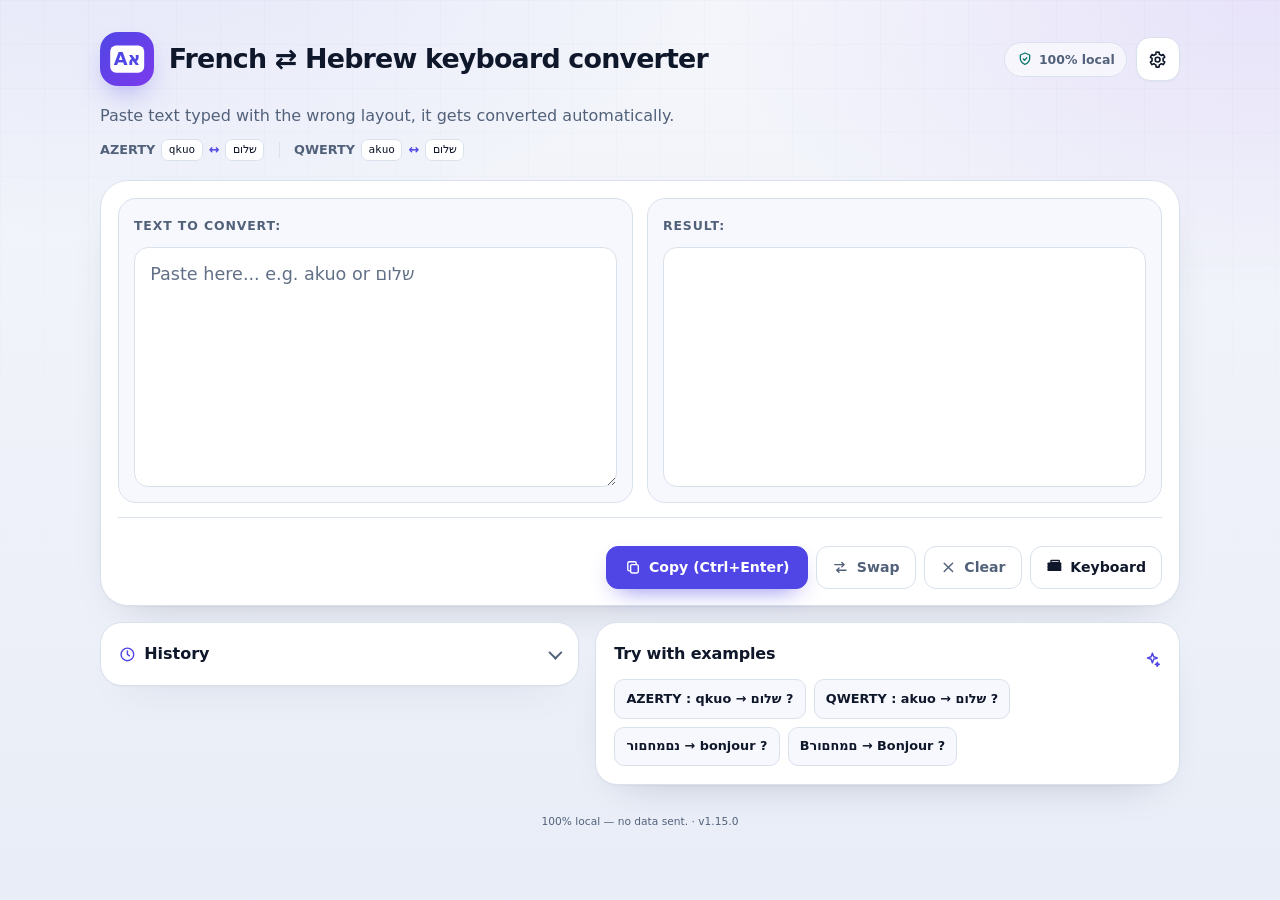
==== commit f2932e55: "Release v1.15.0 : detection hebreu plus precise, ouverture et focus" ====
--- a/convertisseur.html
+++ b/convertisseur.html
@@ -480,7 +480,7 @@
 };
 
 // --- i18n ---
-const APP_VERSION = '1.14.1';
+const APP_VERSION = '1.15.0';
 const I18N = {
   fr: { title: 'Convertisseur clavier {la} ⇄ {he}', settings: 'Réglages',
     docTitle: 'Convertisseur Clavier {la} ⇄ {he} (AZERTY / QWERTY)',
@@ -729,17 +729,34 @@
 // Modeles de trigrammes generes par gen_ngrams.py.
 // Ne pas editer a la main. Sources (domaine public) :
 //   fr <- pg17489.txt (sha256 a5de514ba7b9f2e1)
-//   fr <- pg2600.txt (sha256 2d5bb2ad5f422765)
+//   fr <- pg17989.txt (sha256 9ea7a8b127a9dfa3)
+//   fr <- pg2650.txt (sha256 9ebdb837f733f41d)
 //   en <- pg11.txt (sha256 01b38ea4c710a84b)
 //   en <- pg1661.txt (sha256 922e2a12ccb43a4c)
 const MODEL_ALPHA = "abcdefghijklmnopqrstuvwxyz' .,:;!?àâäçéèêëîïôöùûü";
 const MODEL_SCALE = 8, MODEL_OFFSET = 16;
 const MODEL_ORDER = 3;
 const MODEL_B64 = {
-  fr: 'X19nX19fX2dfX19fX19fX19zX19fX19fX19fX19fX19fX19fX19fX19fX19fX19fX2hfQFFhODhEa0k4eUlNdjg4ZGk4Wk04OFw4OFRARDg4ODg4ODg4QEA4OFM4ODg4ODhVM20zdjMzcWQzcls/M1gzX2VHclkzMzNYMztVQkszOzMzMzMzM1I7MzMzMzMzMzMzYDg8Z29VQUdmYS9ZYFBeL1NbXkVRYzwvaDg/[base64]/[base64]/[base64]/[base64]/Zz8/Tz90P3BWPz9mY3Q/Wj8/P1Y/TD8/Pz8/Pz8/Pz8/Tz8/Pz8/Pz8/P09PT09/[base64]/[base64]/[base64]/[base64]/[base64]/[base64]/[base64]/VS5naV9rLlYudW9vZmU/[base64]/VD9jP09VVnk/eD9oP0hoWz8/Pz8/Tz8/Pz8/SD8/Pz8/Pz8/Pz8/Pz8/[base64]/[base64]/cz8/P28/Pz8/P3I/Pz8/P1M/Pz9wPz9IPz8/Pz8/Pz8/P1NQPz8/Pz8/Pz8/[base64]/[base64]/[base64]/P28/Pz9sPz98Pz9MPz9hTD9tPz8/Pz8/TD8/Pz8/Pz8/Pz9bSD8/Pz8/Pz8/[base64]/Pz9cRlE2NjY/[base64]/MjsyXFhabjIyMjIyMk1IOzIyMjsyMjIyMjIyMjIyMjIyMjJsREREbEREU2RERG5fRFNxRFFyblFERERERFFxYWVERFNTRERERE1NRERERERERERETU1NTU1NTU1NTU1NTU1NTU1NTU1/TU1NTU1NTU1NTU1NTU1NTU1NTU1NTU1NTU1NTWMyY2F2Mk8/[base64]/[base64]/S0tLS0tLS0tLS0tLS0tLS0tLS0tLS0tLS0tLS0lJSUl9SUlJSUlJSUlJbElJSUlJSUlJSXNJSUlJSUlJSUlJSUlJSUlJSUlJSUlJSUlOPj5HcT4+S2Y+UD4+PnE+Pj4+WUc+Pj4+PlN6aW8+V1xQPj4+Pj4+Pj4+Pj4+Pj4+Zz8/P25HP2xqPz9HPz9bTD9UYj9fPz8/alA/e2FkTk5STD8/Pz9YPz8/Pz8/Pz8/[base64]/Pz8/Pz8/Pz8/Pz8/Pz8/Pz8/Pz8/Pz8/VIA/Pz8/Pz8/Pz8/Pz8/Pz8/Pz8/[base64]/[base64]/[base64]/[base64]/RCoqKioqKipcM20zdjMzQmxATFFAQFpeRjNydk8zMzNUMzNhT08zRDwzMzwzM1Y8MzMzMzMzMzMzWDlGMGY5PXZqMD1GWTBOSDBdX2BCMD0wSjBGe1tfR0lOUTAwMDBOMD1EMDAwMDAwMExbXVtSUWtCWFMobztwNV49cXByKGEoTShIWG5XWzs/[base64]/[base64]/Um5MZz9cP3JqdT8/Pz9cVT9kTkg/Pz8/Pz8/P1I/Pz8/Pz8/Pz8/[base64]/[base64]/[base64]/[base64]/[base64]/P2w/Pz96Pz8/Pz9zPz8/Uz8/Pz8/Pz8/ZVlcP0hMPz8/Pz8/Pz8/Pz8/Pz8/P2xJSUl1SUlJYklJSUlJdUlJSUlJbUlJSVZJdFlJSUlJSUlJSUlJSUlJSUlJSUlJSUlGW2JLXV9BMGEwS25zdGNVMGgwQW1nRzBOMDByWVk/[base64]/[base64]/[base64]/aUI5OTk5OTk5OTk5OTk5OTk5OTk5Nzc3Nzc3Nzc3Nzc3Nzc3Nzc3Nzc3Nzc3NzdHgDc3Nzc3Nzc3Nzc3Nzc3Nzc3Nzc3N0xMTExMTExMTExMTExMTExMTExMTExMTExMTH9MTExMTExMTExMTExMTExMTExMTExOTk5OTk5OTk5OTk5OTk5OTk5OTk5OTk5OTk5/[base64]/P2M/P1Q/P2ViPz8/Pz9rP05tXmE/R0xOPz8/P05HPz8/Pz8/Pz8/[base64]/[base64]/c0g/P2w/P0hqamVuPz9pP1Y/Pz9XPz9qWVw/P0hIPz8/P2BIPz8/P1g/Pz8/YFFmdXBYaVNnRl1WS2FNWT9PYHJPPFIvUS8/[base64]/[base64]/[base64]/[base64]/Ukw/Pz8/WUg/P2E/TD8/Pz8/Pz8/[base64]/[base64]/[base64]/Pz9uaXU/Pz9YeT9bPz9oPz8/SD8/Pz8/Pz8/Pz8/Pz8/Pz8/[base64]/[base64]/[base64]/[base64]/[base64]/ZD8/P1Q/Pz8/P1Y/P0hMPz8/Pz9MPz8/[base64]/[base64]/TE8/Pz8/aj8/SF0/SD8/Pz8/Pz8/[base64]/[base64]/[base64]',
+  fr: '[base64]/R2Zdbz8/bVVxP2FMcnFuXlY/P1Y/P2JHUj9HP0c/Pz8/Pz8/Pz9SPz8/[base64]/[base64]/Pz9vPz9MXD8/Yz8/bEg/dVhycz8/Pz8/P1Q/Pz8/Pz8/Pz8/SEw/Pz8/SD8/[base64]/[base64]/[base64]/[base64]/Pz90Pz8/cT8/aUw/aj8/dD8/WD8/Pz8/P0dQRz8/Pz8/Pz8/b0c/Pz8/Pz8/[base64]/[base64]/aVdRP0hgP3A/P21kdT9WUVpla1ZRPz8/Pz9yXWdfV0xMPz8/Pz8/Pz8/Pz8/Pz8/[base64]/[base64]/[base64]/[base64]/KSlMUik/[base64]/[base64]/bz9pPz94bT9PZj8/Xj9IYlVraT8/Pz8/P15WVD8/SD8/Pz8/XGE/Pz8/Pz8/[base64]/[base64]/[base64]/[base64]/[base64]/UlJSUlJSUlJSUlJSUlJSUlJSUlJSTU1NTU1NTU1NTU1NTU1NTU1NTU1NTU1NTU1Nf01NTU1NTU1NTU1NTU1NTU1NTU1NTVNTU1NTU1NTU1NTU1NTU1NTU1NTU1NTU1NTU35cU1NTU1NTU1NTU1NTU1NTU1NTU1NRUVFRUVFRUVFRUVFRUVFRUVFRUVFRUVFRUVF/[base64]/P3Q/P2FuPz9kPz9wPz9wPz9UPz8/Pz8/Pz8/Pz8/Pz8/Pz9vaz8/Pz8/Pz8/[base64]/[base64]/[base64]/eT8/P3I/Pz9ZSG0/P1s/P1c/Pz9PPz9uUUw/Pz8/Pz8/P3BjPz8/Pz8/Pz8/[base64]/aT9uPz95Zz9PWT8/bj9MXD9ocT8/P0g/P2NRWj9MSD8/Pz8/TD8/Pz8/Pz8/[base64]/Xmo/P2g/P1duP2lhZV4/Pz8/Pz90X2ZPSExIP0g/Z2tIPz8/Pz8/Pz8/UVFRUVFRUVFRUVFRUVFRUVFRUVF/UVFRUVFRWlFRUVFRUVFRUVFRUVFRUVFRUVFRUWlRVV1wS1Y/aCwsRVlkUldYX25hT1UsLE0sLHlhaFBVUFIsPSwsXD0sLCwsLCwsNCxeL1QvbS8vL2MvLy8vL0NRZS9uZFEvLy8vLy98X2RJTk9ZLzgvL104Ly8vLy8vLy8vaD8/[base64]/ez8/P3E/Pz8/P1o/Pz8/Pz8/Pz8/Pz8/Pz8/Pz8/P0w/P2E/Pz9MPz8/Pz8/[base64]/[base64]/[base64]/[base64]/P3U/Pz8/Pz9IPz9xPz8/Pz9IPz8/Pz8/e09SPz8/Pz8/Pz8/Pz8/Pz8/Pz8/[base64]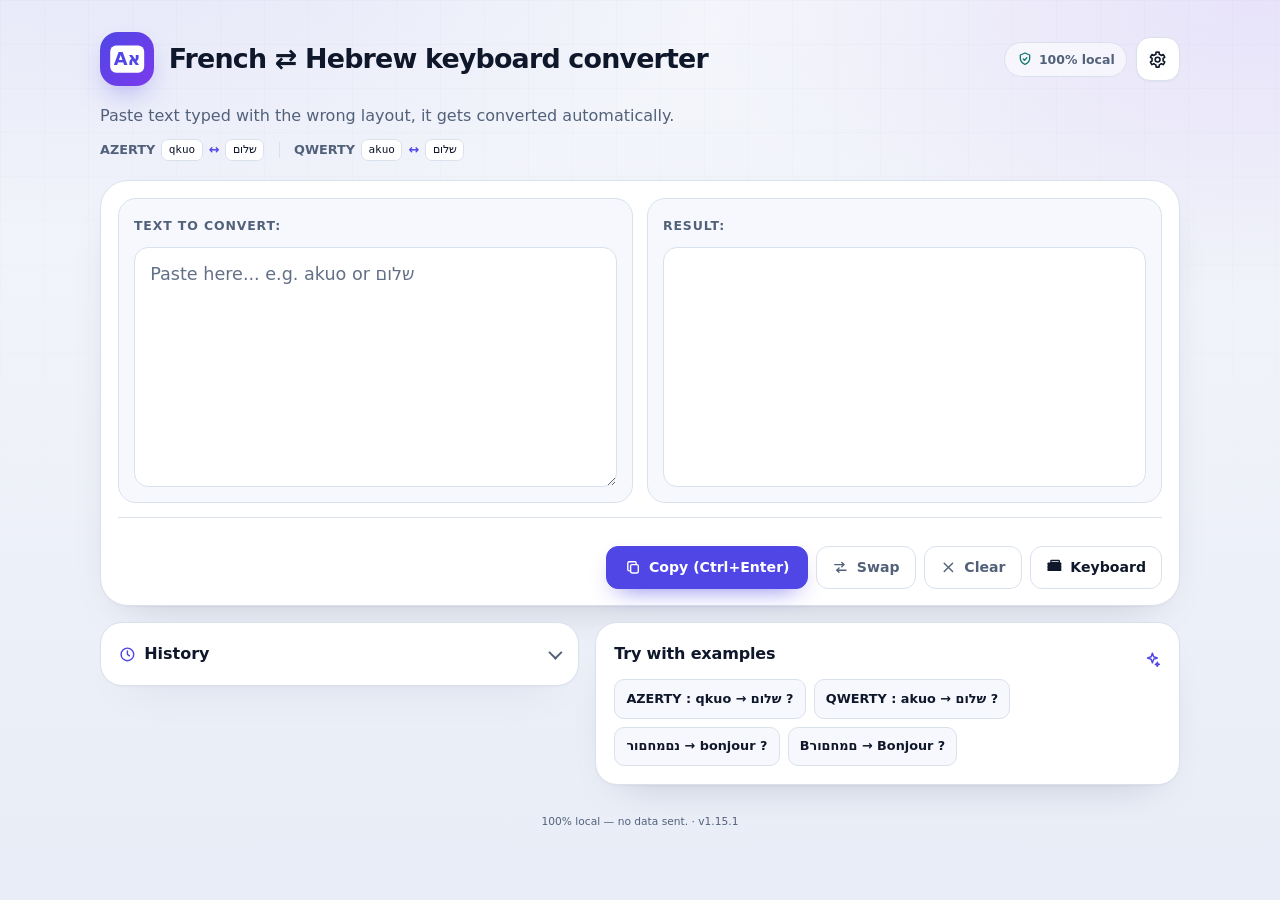
==== commit c60f4ab1: "Release v1.15.1 : robustesse de la suggestion et normalisation factorisee" ====
--- a/convertisseur.html
+++ b/convertisseur.html
@@ -480,7 +480,7 @@
 };
 
 // --- i18n ---
-const APP_VERSION = '1.15.0';
+const APP_VERSION = '1.15.1';
 const I18N = {
   fr: { title: 'Convertisseur clavier {la} ⇄ {he}', settings: 'Réglages',
     docTitle: 'Convertisseur Clavier {la} ⇄ {he} (AZERTY / QWERTY)',
@@ -762,20 +762,30 @@
 // Quand un texte hebreu se lit nettement mieux avec une autre disposition,
 // proposer cette lecture (jamais l'appliquer seul). Ajouter une langue de
 // detection = un modele de plus : tout itere sur MODEL_B64 et sur MAPS.
-const SUGGEST_MIN_HEB = 15;        // au-dela : marge normale exigee
-const SUGGEST_MARGIN = 0.25;       // marge minimale a partir de 15 lettres
+// Seuils mesures sur les corpus de reference (test_page.py, test_ngrams.py).
+// Marge = ecart de vraisemblance entre la meilleure lecture et la seconde.
+const SUGGEST_MIN_HEB = 15;        // >= 15 lettres : marge normale
+const SUGGEST_MARGIN = 0.25;       // lectures correctes mesurees >= 0.16
 const SUGGEST_SHORT_HEB = 6;       // 6..14 lettres : marge forte exigee
-const SUGGEST_SHORT_MARGIN = 0.5;  // (mesures tenues a l'ecart : 0 faux)
-const SUGGEST_HE_MARGIN = 0.8;     // veto : la lecture doit battre le texte
-                                   // hebreu source sous le modele hebreu
+const SUGGEST_SHORT_MARGIN = 0.5;  // 0 faux positif sur le corpus court
+const SUGGEST_HE_MARGIN = 0.8;     // veto : vrai hebreu <= -1.40, frappe
+                                   // latine >= +1.40 ; 0.8 est au centre
+const SUGGEST_MAX_LEN = 10000;     // au-dela : pas de suggestion (cout O(n)
+                                   // x dispositions x caracteres)
 const modelCache = {};
+// Normalisation commune : ne garde que les caracteres de l'alphabet,
+// tout le reste devient une espace, puis les suites sont fusionnees.
+// Les deux normalisations ci-dessous gardent leurs signatures (tests).
+function normalizeChars(s, alpha) {
+  let out = '';
+  for (const ch of s) out += alpha.includes(ch) ? ch : ' ';
+  return out.replace(/\s+/g, ' ').trim();
+}
 // Normalisation avant scoring : miroir exact de normalize() dans
 // gen_ngrams.py (test_page.py verifie la parite). Signatures a garder.
 function normalizeForModel(s) {
   s = String(s).toLowerCase().replace(/\u2019/g, "'").replace(/\u0153/g, 'oe');
-  let out = '';
-  for (const ch of s) out += MODEL_ALPHA.includes(ch) ? ch : ' ';
-  return out.replace(/\s+/g, ' ').trim();
+  return normalizeChars(s, MODEL_ALPHA);
 }
 // Vraisemblance moyenne (nats par n-gramme) du texte sous un modele.
 // MODEL_ORDER = 2 (bigrammes) ou 3 (trigrammes). Index = somme_{k=0}^{ORDER-2} idx(t[i-ORDER+1+k]) * ALPHA^{ORDER-2-k} + idx(t[i])
@@ -785,10 +795,14 @@
   if (t.length < order) return null;
   let bytes = modelCache[lang];
   if (!bytes) {
-    const raw = atob(MODEL_B64[lang]);
-    bytes = new Uint8Array(raw.length);
-    for (let i = 0; i < raw.length; i++) bytes[i] = raw.charCodeAt(i);
-    modelCache[lang] = bytes;
+    try {
+      const raw = atob(MODEL_B64[lang]);
+      bytes = new Uint8Array(raw.length);
+      for (let i = 0; i < raw.length; i++) bytes[i] = raw.charCodeAt(i);
+      modelCache[lang] = bytes;
+    } catch (e) {
+      return null;  // base64 corrompu : pas de score plutot qu'un plantage
+    }
   }
   const V = MODEL_ALPHA.length;
   let acc = 0;
@@ -815,10 +829,10 @@
 // gen_ngrams.py (suppression des points combinants, gershayim).
 function normalizeHebrew(s) {
   s = String(s).replace(/\p{Mn}/gu, '');
+  // toLowerCase comme normalize_he() : les lettres latines eventuelles
+  // suivent la meme regle que le generateur (l'hebreu n'a pas de casse).
   s = s.toLowerCase().replace(/\u05f3/g, "'").replace(/\u05f4/g, '"');
-  let out = '';
-  for (const ch of s) out += HE_MODEL_ALPHA.includes(ch) ? ch : ' ';
-  return out.replace(/\s+/g, ' ').trim();
+  return normalizeChars(s, HE_MODEL_ALPHA);
 }
 // Veto de lecture : vraisemblance du texte hebreu source sous son propre
 // modele (bigrammes). Un texte deja hebreu obtient un bon score, une suite
@@ -830,10 +844,14 @@
   if (t.length < order) return null;
   let bytes = heModelCache.bytes;
   if (!bytes) {
-    const raw = atob(HE_MODEL_B64);
-    bytes = new Uint8Array(raw.length);
-    for (let i = 0; i < raw.length; i++) bytes[i] = raw.charCodeAt(i);
-    heModelCache.bytes = bytes;
+    try {
+      const raw = atob(HE_MODEL_B64);
+      bytes = new Uint8Array(raw.length);
+      for (let i = 0; i < raw.length; i++) bytes[i] = raw.charCodeAt(i);
+      heModelCache.bytes = bytes;
+    } catch (e) {
+      return null;  // base64 corrompu : pas de veto plutot qu'un plantage
+    }
   }
   const V = HE_MODEL_ALPHA.length;
   let acc = 0;
@@ -851,6 +869,7 @@
 // {layout, margin, preview}. Pure, extraite et rejouee sous node par
 // test_page.py — garder la signature telle quelle.
 function suggestReading(text, currentLayout) {
+  if (text.length > SUGGEST_MAX_LEN) return null;
   const heb = (text.match(/[\u0590-\u05FF]/g) || []).length;
   if (heb < SUGGEST_SHORT_HEB) return null;
   const source = scoreHebrew(text);
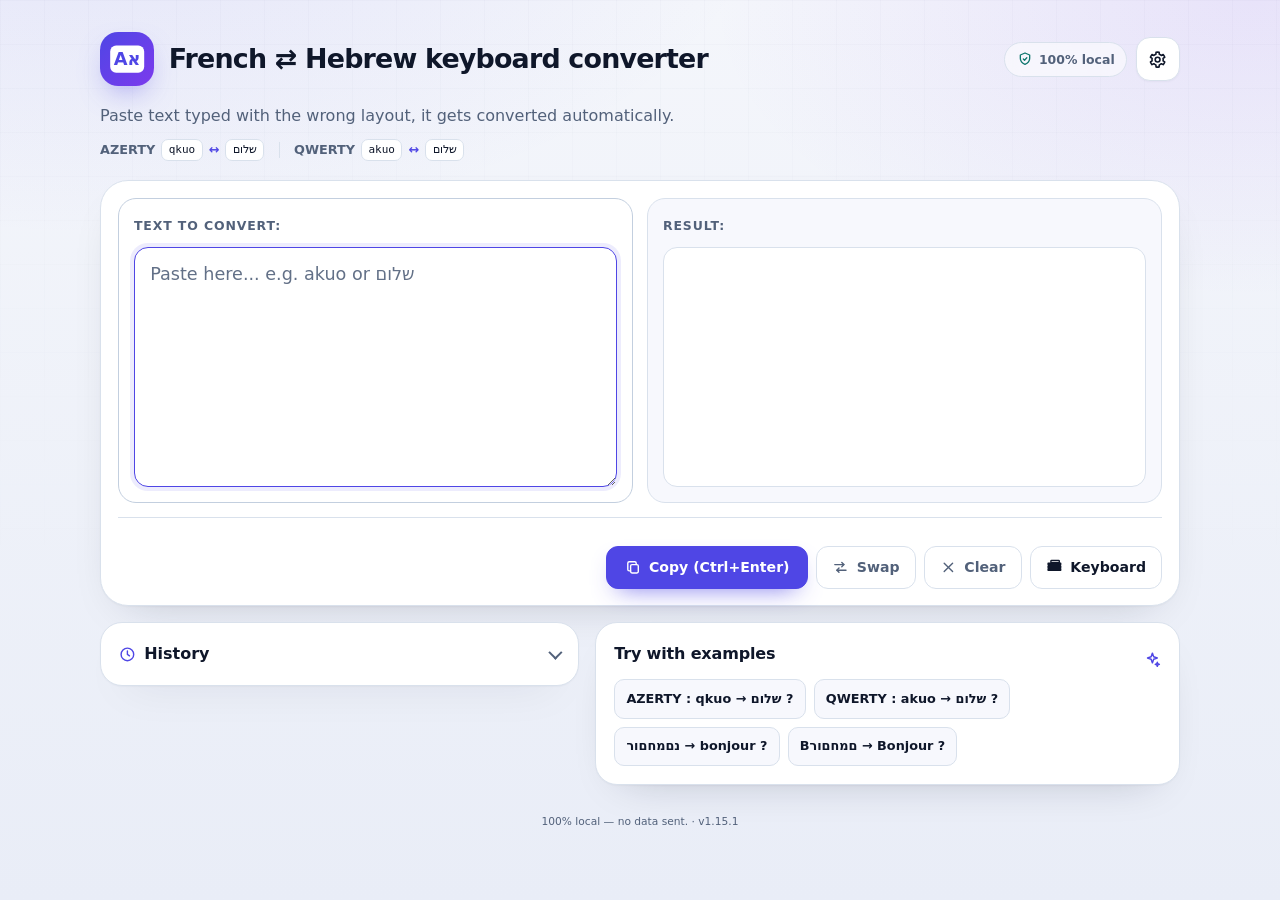
==== commit c4e8526f: "Fiabilite et securite P1 : extension, Win32, page web, installeurs et release" ====
--- a/convertisseur.html
+++ b/convertisseur.html
@@ -270,6 +270,7 @@
     </div>
     <div class="workspace-actions">
       <div class="row actions">
+        <button id="convertBtn" class="primary" hidden data-i18n="convert">Convertir</button>
         <button id="copy" class="primary" aria-keyshortcuts="Control+Enter Meta+Enter"><svg class="ico" viewBox="0 0 24 24" aria-hidden="true"><rect x="8" y="8" width="11" height="12" rx="2"/><path d="M16 8V6a2 2 0 0 0-2-2H6a2 2 0 0 0-2 2v9a2 2 0 0 0 2 2h2"/></svg><span data-i18n="copy">Copier (Ctrl+Entrée)</span></button>
         <button id="swap" data-i18n-title="swapTitle" title="Échanger entrée/sortie"><svg class="ico" viewBox="0 0 24 24" aria-hidden="true"><path d="M4 8h13"/><path d="M14 5l3 3-3 3"/><path d="M20 16H7"/><path d="M10 13l-3 3 3 3"/></svg><span data-i18n="swap">Inverser</span></button>
         <button id="clear" data-i18n-title="clearTitle" title="Tout effacer"><svg class="ico" viewBox="0 0 24 24" aria-hidden="true"><path d="M6 6l12 12M18 6L6 18"/></svg><span data-i18n="clear">Effacer</span></button>
@@ -488,7 +489,7 @@
     subtitle: "Collez un texte tapé avec le mauvais clavier, il est converti automatiquement.",
     inputLabel: 'Texte à convertir :', resultLabel: 'Résultat :',
     placeholder: 'Collez ici... ex: qkuo  ou  נםמחםור',
-    swap: 'Inverser', swapTitle: 'Échanger entrée et sortie', clear: 'Effacer', clearTitle: 'Tout effacer', copy: 'Copier (Ctrl+Entrée)',
+    swap: 'Inverser', swapTitle: 'Échanger entrée et sortie', clear: 'Effacer', clearTitle: 'Tout effacer', convert: 'Convertir', copy: 'Copier (Ctrl+Entrée)',
     examples: 'Exemples pour tester', settingsTitle: 'Réglages', close: 'Fermer',
     secLang: "Langue d'interface", secMode: 'Mode de conversion',
     langFr: 'Français', langEn: 'Anglais', langHe: 'Hébreu',
@@ -514,7 +515,7 @@
     subtitle: 'Paste text typed with the wrong layout, it gets converted automatically.',
     inputLabel: 'Text to convert:', resultLabel: 'Result:',
     placeholder: 'Paste here... e.g. akuo or שלום',
-    swap: 'Swap', swapTitle: 'Swap input and output', clear: 'Clear', clearTitle: 'Clear everything', copy: 'Copy (Ctrl+Enter)',
+    swap: 'Swap', swapTitle: 'Swap input and output', clear: 'Clear', clearTitle: 'Clear everything', convert: 'Convert', copy: 'Copy (Ctrl+Enter)',
     examples: 'Try with examples', settingsTitle: 'Settings', close: 'Close',
     secLang: 'Interface language', secMode: 'Conversion mode',
     langFr: 'French', langEn: 'English', langHe: 'Hebrew',
@@ -540,7 +541,7 @@
     subtitle: 'הדביקו טקסט שהוקלד עם פריסה שגויה, והוא יומר אוטומטית.',
     inputLabel: 'טקסט להמרה:', resultLabel: 'תוצאה:',
     placeholder: 'הדביקו כאן... למשל akuo או שלום',
-    swap: 'החלפה', swapTitle: 'החלפה בין קלט לתוצאה', clear: 'ניקוי', clearTitle: 'ניקוי הכל', copy: 'העתקה \u2066(Ctrl+Enter)\u2069',
+    swap: 'החלפה', swapTitle: 'החלפה בין קלט לתוצאה', clear: 'ניקוי', clearTitle: 'ניקוי הכל', convert: 'המרה', copy: 'העתקה \u2066(Ctrl+Enter)\u2069',
     examples: 'נסו עם דוגמאות', settingsTitle: 'הגדרות', close: 'סגירה',
     secLang: 'שפת ממשק', secMode: 'מצב המרה',
     langFr: 'צרפתית', langEn: 'אנגלית', langHe: 'עברית',
@@ -568,9 +569,10 @@
 // 'fr' était l'ancien défaut forcé (avant l'auto) : la migration ne joue
 // qu'une fois (marqueur mig1), ensuite un choix 'fr' explicite est respecté.
 function migrateSettings(stored, legacy) {
-  const settings = Object.assign({}, DEFAULTS, stored || {});
-  let changed = false;
-  if (stored && !stored.mig1) {
+  const src = (stored && typeof stored === 'object' && !Array.isArray(stored)) ? stored : null;
+  const settings = Object.assign({}, DEFAULTS, src || {});
+  let changed = !!(stored && !src);
+  if (src && !src.mig1) {
     if (settings.lang === 'fr') settings.lang = 'auto';
     changed = true;
   }
@@ -578,8 +580,15 @@
   if (!['auto', 'fr', 'en', 'he'].includes(settings.lang)) { settings.lang = 'auto'; changed = true; }
   if (!['hebrew', 'latin'].includes(settings.mode)) { settings.mode = 'hebrew'; changed = true; }
   if (!['toAz', 'toQw'].includes(settings.latinDir)) { settings.latinDir = 'toAz'; changed = true; }
+  if (!['azerty', 'qwerty'].includes(settings.layout)) { settings.layout = 'azerty'; changed = true; }
+  if (!['auto', 'toHe', 'toFr'].includes(settings.direction)) { settings.direction = 'auto'; changed = true; }
+  if (!['light', 'dark', 'auto'].includes(settings.theme)) { settings.theme = 'light'; changed = true; }
+  if (!['small', 'medium', 'large'].includes(settings.fontsize)) { settings.fontsize = 'medium'; changed = true; }
+  for (const k of ['live', 'autocopy', 'remember', 'history']) {
+    if (typeof settings[k] !== 'boolean') { settings[k] = DEFAULTS[k]; changed = true; }
+  }
   // migration des anciennes clés (uniquement sans réglages existants)
-  if (!stored && legacy) {
+  if (!src && legacy) {
     if (legacy.layout === 'qwerty' || legacy.layout === 'azerty') { settings.layout = legacy.layout; changed = true; }
     if (legacy.autocopy === '1') { settings.autocopy = true; changed = true; }
   }
@@ -671,6 +680,8 @@
   document.querySelectorAll('input[name="theme"]').forEach(r => { r.checked = r.value === settings.theme; });
   document.querySelectorAll('input[name="fontsize"]').forEach(r => { r.checked = r.value === settings.fontsize; });
   document.getElementById('optLive').checked = !!settings.live;
+  const convBtn = document.getElementById('convertBtn');
+  if (convBtn) convBtn.hidden = !!settings.live;
   document.getElementById('optAutocopy').checked = !!settings.autocopy;
   document.getElementById('optRemember').checked = !!settings.remember;
   document.getElementById('optHistory').checked = !!settings.history;
@@ -684,13 +695,13 @@
 // d'une frappe en hébreu (chaque touche shiftée donne une capitale) : il est
 // toujours préservé tel quel. Segments tout en capitales (ambigu : sigle
 // ou frappe shiftée ?) : seules Q/A/W/Z commutent (AZERTY).
-// Sans segmentation : les substitutions préservent d'elles-mêmes les
-// séparateurs, et un mot reconverti ne peut pas devenir tout en capitales
-// (l'hébreu n'émet que des minuscules).
-// Pure (sans JS) : extraction par test_maps.py pour exécution sous node.
+// Un seul passage lineaire (\S+, zero backtracking) : chaque jeton suit soit
+// la branche hebreu soit la branche capitales, jamais les deux (evite tout
+// double-swap sur "Qצ" -> "A,").
+// Pure (sans DOM) : extraction par test_maps.py pour exécution sous node.
 function convertSmart(text, fullMap, swapCaps, toFrench) {
   const capsTok = tok => {
-    const letters = tok.replace(/[^A-Za-z]/g, '');
+    const letters = tok.replace(/[^A-Za-zéèêëàâäçîïôöùûüÿœæÉÈÊËÀÂÄÇÎÏÔÖÙÛÜŸŒÆ]/g, '');
     return (letters.length && letters === letters.toUpperCase())
       ? [...tok].map(ch => (ch in swapCaps ? swapCaps[ch] : ch)).join('')
       : tok;
@@ -699,19 +710,22 @@
     // Sans hebreu, pas de segmentation : un seul passage.
     if (!toFrench) return [...text].map(ch => (ch in fullMap ? fullMap[ch] : ch)).join('');
     if (!swapCaps) return text;
-    return text.replace(/[^\s]*[A-Z][^\s]*/g, capsTok);
+    return text.replace(/\S+/g, tok => (/[A-Z]/.test(tok) ? capsTok(tok) : tok));
   }
   if (!toFrench) {
     // Sens inverse : seuls les mots 100 % latins sont convertis
     // ("abcש" reste intact : le contexte mot-entier compte).
-    return text.split(/(\s+)/).map(tok => {
-      if (!tok || /^\s+$/.test(tok) || /[\u0590-\u05FF]/.test(tok)) return tok;
+    return text.replace(/\S+/g, tok => (
+      /[\u0590-\u05FF]/.test(tok) ? tok
+        : [...tok].map(ch => (ch in fullMap ? fullMap[ch] : ch)).join('')
+    ));
+  }
+  return text.replace(/\S+/g, tok => {
+    if (/[\u0590-\u05FF]/.test(tok)) {
       return [...tok].map(ch => (ch in fullMap ? fullMap[ch] : ch)).join('');
-    }).join('');
-  }
-  let out = text.replace(/[^\s]*[\u0590-\u05FF][^\s]*/g, tok => [...tok].map(ch => (ch in fullMap ? fullMap[ch] : ch)).join(''));
-  if (swapCaps) out = out.replace(/[^\s]*[A-Z][^\s]*/g, capsTok);
-  return out;
+    }
+    return (swapCaps && /[A-Z]/.test(tok)) ? capsTok(tok) : tok;
+  });
 }
 function detectDir(text) {
   // Doit rester identique a autodir() dans fix-presse-papiers.py
@@ -870,11 +884,12 @@
 // test_page.py — garder la signature telle quelle.
 function suggestReading(text, currentLayout) {
   if (text.length > SUGGEST_MAX_LEN) return null;
-  const heb = (text.match(/[\u0590-\u05FF]/g) || []).length;
+  const heb = (text.match(/[\u05D0-\u05EA]/g) || []).length;
   if (heb < SUGGEST_SHORT_HEB) return null;
   const source = scoreHebrew(text);
   if (source === null) return null;
   const need = heb >= SUGGEST_MIN_HEB ? SUGGEST_MARGIN : SUGGEST_SHORT_MARGIN;
+  const minScore = -3.4;
   const scores = [];
   for (const lay of Object.keys(MAPS)) {
     const reading = convertSmart(text, MAPS[lay].toFr, MAPS[lay].capsSwap, true);
@@ -884,7 +899,7 @@
   }
   scores.sort((a, b) => b.score - a.score);
   const best = scores[0], second = scores[1];
-  if (!best || !isFinite(best.score) || best.layout === currentLayout) return null;
+  if (!best || !isFinite(best.score) || best.score < minScore || best.layout === currentLayout) return null;
   if (best.score - source < SUGGEST_HE_MARGIN) return null;
   if (!second || best.score - second.score < need) return null;
   let pv = best.preview;
@@ -900,7 +915,8 @@
   if (settings.direction !== 'auto') return (dir === 'toFr' ? t('forcedFr') : t('forcedHe')).replace('{layout}', lbl);
   return (dir === 'toFr' ? t('detectedHe') : t('detectedFr')).replace('{layout}', lbl);
 }
-function doConvert() {
+function doConvert(opts) {
+  const cfg = opts || {};
   let out, msg;
   if (settings.mode === 'latin') {
     const m = settings.latinDir === 'toAz' ? QW_TO_AZ : AZ_TO_QW;
@@ -911,19 +927,20 @@
   } else {
     const dir = settings.direction !== 'auto' ? settings.direction : detectDir(input.value);
     const toFrench = dir === 'toFr';
-    const full = toFrench ? MAPS[settings.layout].toFr : MAPS[settings.layout].toHe;
-    const swap = MAPS[settings.layout].capsSwap;
+    const lay = Object.prototype.hasOwnProperty.call(MAPS, settings.layout) ? settings.layout : 'azerty';
+    const full = toFrench ? MAPS[lay].toFr : MAPS[lay].toHe;
+    const swap = MAPS[lay].capsSwap;
     out = convertSmart(input.value, full, swap, toFrench);
     output.setAttribute('dir', /[\u0590-\u05FF]/.test(out) ? 'rtl' : 'ltr');
     msg = dirMessage(dir);
-    lastConv = { mode: 'hebrew', layout: settings.layout, dir };
+    lastConv = { mode: 'hebrew', layout: lay, dir };
   }
   output.textContent = out;
   detect.textContent = input.value ? msg : '';
   const n = input.value.length;
   document.querySelector('#stats small').textContent = n ? t('chars').replace('{n}', n) : '';
-  if (settings.autocopy && out) copyText(out);
-  scheduleSave();
+  if (settings.autocopy && out && !cfg.skipAutocopy) copyText(out);
+  if (!cfg.skipSave) scheduleSave();
   scheduleSuggestion();
 }
 async function copyText(str) {
@@ -932,17 +949,29 @@
     return true;
   } catch {}
   // repli pour contextes sans API Clipboard (fichier local ancien, iframe...)
+  const prev = document.activeElement;
+  const ss = (prev && typeof prev.selectionStart === 'number') ? prev.selectionStart : null;
+  const se = (prev && typeof prev.selectionEnd === 'number') ? prev.selectionEnd : null;
   try {
     const ta = document.createElement('textarea');
     ta.value = str;
     ta.setAttribute('readonly', '');
-    ta.style.position = 'fixed'; ta.style.opacity = '0';
+    ta.style.cssText = 'position:fixed;top:0;left:-9999px;opacity:0;';
     document.body.appendChild(ta);
     ta.select();
     const ok = document.execCommand('copy');
     ta.remove();
     return ok;
-  } catch { return false; }
+  } catch { return false; } finally {
+    try {
+      if (prev && prev.isConnected && typeof prev.focus === 'function') {
+        prev.focus({ preventScroll: true });
+        if (ss !== null && se !== null && typeof prev.setSelectionRange === 'function') {
+          prev.setSelectionRange(ss, se);
+        }
+      }
+    } catch {}
+  }
 }
 const HIST_KEY = 'conv-history-v1', HIST_MAX = 20, HIST_CUT = 1000;
 // Entrée telle que stockée et comparée dans l'historique (pure, rejouée
@@ -950,6 +979,7 @@
 function histInput(text) { return text.slice(0, HIST_CUT); }
 function isHistDup(history, text) { return history.length > 0 && history[0].i === histInput(text); }
 async function copyResult() {
+  if (!settings.live) doConvert({ skipAutocopy: true });
   if (!output.textContent) return;
   const ok = await copyText(output.textContent);
   detect.textContent = ok ? t('copied') : t('copyFail');
@@ -964,7 +994,13 @@
   }
 }
 let history = [];
-try { const rawH = localStorage.getItem(HIST_KEY); history = rawH ? JSON.parse(rawH) : []; if (!Array.isArray(history)) history = []; } catch { history = []; }
+try {
+  const rawH = localStorage.getItem(HIST_KEY);
+  const parsedH = rawH ? JSON.parse(rawH) : [];
+  history = Array.isArray(parsedH)
+    ? parsedH.filter(e => e && typeof e === 'object' && typeof e.i === 'string' && typeof e.o === 'string')
+    : [];
+} catch { history = []; }
 let lastConv = null;
 function saveHistory() { try { localStorage.setItem(HIST_KEY, JSON.stringify(history)); } catch {} }
 function histLabel(e) {
@@ -1000,8 +1036,8 @@
 function restoreHistory(idx) {
   const e = history[idx]; if (!e) return;
   settings.mode = e.mode === 'latin' ? 'latin' : 'hebrew';
-  if (e.layout) settings.layout = e.layout;
-  if (e.latinDir) settings.latinDir = e.latinDir;
+  if (Object.prototype.hasOwnProperty.call(MAPS, e.layout)) settings.layout = e.layout;
+  if (e.latinDir === 'toAz' || e.latinDir === 'toQw') settings.latinDir = e.latinDir;
   input.value = e.i;
   applySettingsToUI(); doConvert(); input.focus();
 }
@@ -1023,11 +1059,15 @@
   doConvert();
   input.focus();
 };
+document.getElementById('convertBtn').onclick = () => { doConvert(); input.focus(); };
 document.getElementById('copy').onclick = copyResult;
 input.addEventListener('input', () => { if (settings.live) doConvert(); else { scheduleSave(); scheduleSuggestion(); } });
 input.addEventListener('keydown', e => {
   if ((e.ctrlKey || e.metaKey) && e.key === 'Enter') { e.preventDefault(); copyResult(); }
-  else if (e.key === 'ArrowDown' && !suggestBox.hidden) { e.preventDefault(); applySuggestion(); }
+  else if (e.key === 'ArrowDown' && !suggestBox.hidden && !e.shiftKey && !e.ctrlKey && !e.altKey && !e.metaKey) {
+    const after = input.value.slice(input.selectionEnd);
+    if (!after.includes('\n')) { e.preventDefault(); applySuggestion(); }
+  }
 });
 document.querySelectorAll('[data-ex]').forEach(b => {
   b.onclick = () => {
@@ -1127,7 +1167,13 @@
 bindRadio('mode', 'mode', () => doConvert());
 bindRadio('theme', 'theme');
 bindRadio('fontsize', 'fontsize');
-document.getElementById('optLive').onchange = e => { settings.live = e.target.checked; saveSettings(); if (settings.live) doConvert(); };
+document.getElementById('optLive').onchange = e => {
+  settings.live = e.target.checked;
+  const convBtn = document.getElementById('convertBtn');
+  if (convBtn) convBtn.hidden = !!settings.live;
+  saveSettings();
+  if (settings.live) doConvert();
+};
 document.getElementById('optAutocopy').onchange = e => { settings.autocopy = e.target.checked; saveSettings(); };
 document.getElementById('optRemember').onchange = e => { settings.remember = e.target.checked; saveSettings(); };
 document.getElementById('optHistory').onchange = e => { settings.history = e.target.checked; saveSettings(); };
@@ -1148,13 +1194,22 @@
 if (settings.remember && savedText) input.value = savedText;
 // Ouverture depuis l'explorateur : l'exe (app.py) injecte le texte apres
 // chargement, car WebView2 refuse une URL file://...?text=... (page
-// d'erreur). ?text= reste accepte pour un lien direct dans un navigateur.
+// d'erreur). ?text= reste accepte pour un lien direct dans un navigateur,
+// puis nettoye de la barre d'adresse pour eviter la persistance en historique.
+let fromQuery = false;
 try {
   const q = new URLSearchParams(location.search).get('text');
-  if (q) input.value = q;
+  if (q) {
+    input.value = q;
+    fromQuery = true;
+    if (window.history && typeof window.history.replaceState === 'function') {
+      window.history.replaceState(null, '', location.pathname + location.hash);
+    }
+  }
 } catch {}
 applySettingsToUI();
-doConvert();
+doConvert({ skipAutocopy: true, skipSave: fromQuery });
+input.focus();
 renderHistory();
 </script>
 </body>
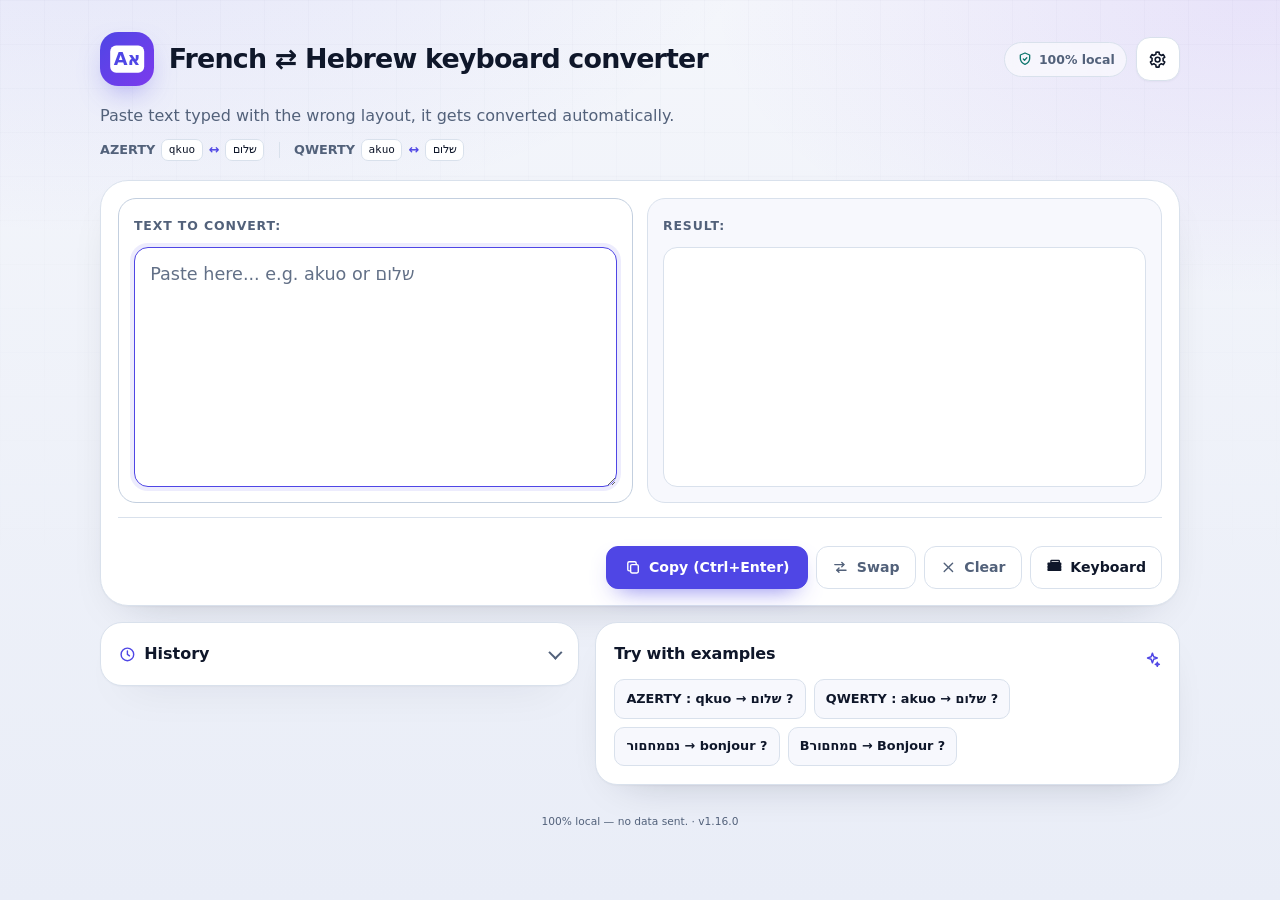
==== commit 371973a3: "Release v1.16.0 : securite, stabilite Win32, moteur anti-ReDoS et fiabilite" ====
--- a/convertisseur.html
+++ b/convertisseur.html
@@ -481,7 +481,7 @@
 };
 
 // --- i18n ---
-const APP_VERSION = '1.15.1';
+const APP_VERSION = '1.16.0';
 const I18N = {
   fr: { title: 'Convertisseur clavier {la} ⇄ {he}', settings: 'Réglages',
     docTitle: 'Convertisseur Clavier {la} ⇄ {he} (AZERTY / QWERTY)',
